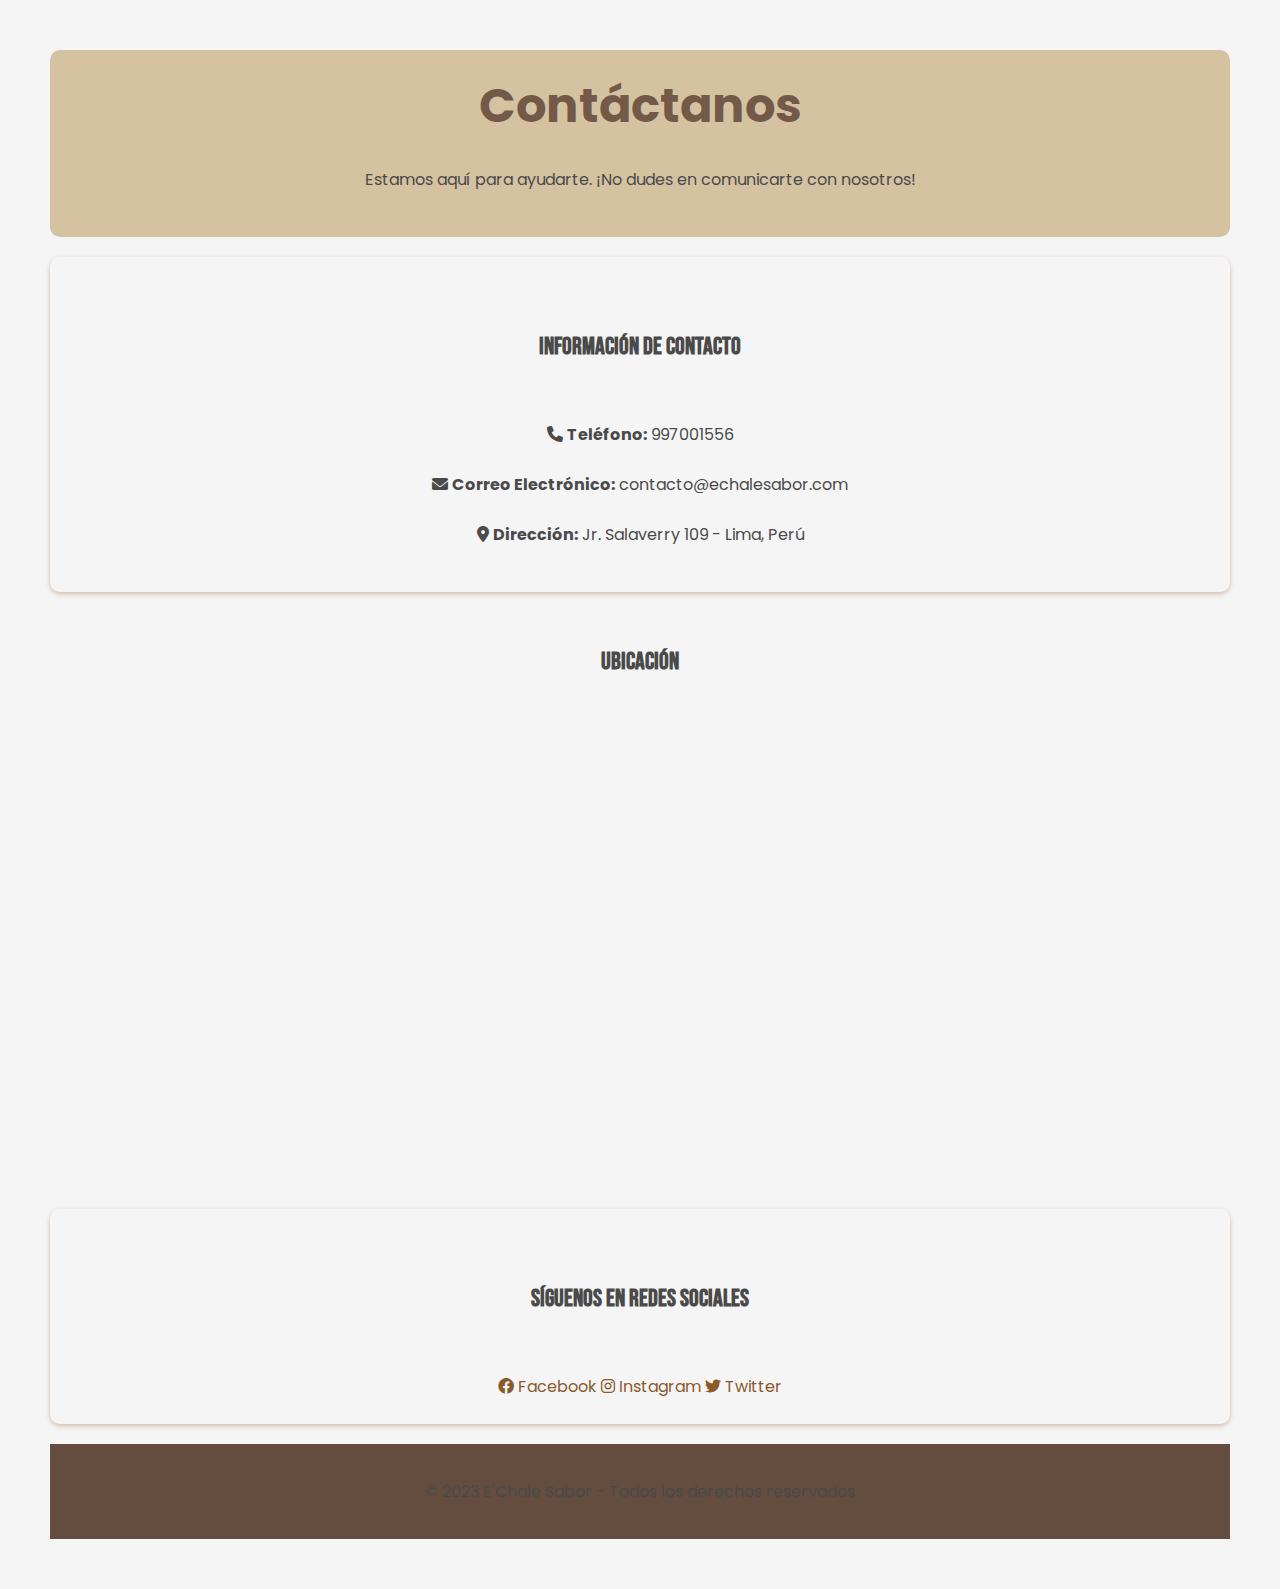
==== index.html @ 24c89e98 "Add files via upload" ====
<!DOCTYPE html>
<html lang="es">
<head>
    <meta charset="UTF-8">
    <meta name="viewport" content="width=device-width, initial-scale=1.0">
    <title>Contacto - E'Chale Sabor</title>
    <link rel="stylesheet" href="style.css"> <!-- Asegúrate de tener este archivo o ajusta según sea necesario -->
    <link rel="stylesheet" href="https://cdnjs.cloudflare.com/ajax/libs/font-awesome/6.0.0-beta3/css/all.min.css">
</head>
<body>
    <header>
        <h1 class="main-title">Contáctanos</h1>
        <p>Estamos aquí para ayudarte. ¡No dudes en comunicarte con nosotros!</p>
    </header>

    <main>
        <section class="contact-info">
            <h2 class="sub-title">Información de Contacto</h2>
            <p><i class="fas fa-phone"></i> <strong>Teléfono:</strong> 997001556</p>
            <p><i class="fas fa-envelope"></i> <strong>Correo Electrónico:</strong> contacto@echalesabor.com</p>
            <p><i class="fas fa-map-marker-alt"></i> <strong>Dirección:</strong> Jr. Salaverry 109 - Lima, Perú</p>
        </section>

        <section id="map" class="map">
            <h2 class="sub-title">Ubicación</h2>
            <iframe src="https://www.google.com/maps/embed?pb=!1m18!1m12!1m3!1d3919.012574843016!2d-77.02117168570365!3d-12.046456861825438!2m3!1f0!2f0!3f0!3m2!1i1024!2i768!4f13.1!3m3!1m2!1s0x9105c4b1a2c8b7b7%3A0xa313eb46c448fa66!2sJr.%20Salaverry%20109%2C%20Lima%2C%20Per%C3%BA!5e0!3m2!1ses-419!2sco!4v1695848679001!5m2!1ses-419!2sco" 
                width="600" height="450" style="border:0;" allowfullscreen="" loading="lazy"></iframe>
        </section>

        <section class="social-media">
            <h2 class="sub-title">Síguenos en Redes Sociales</h2>
            <a href="https://www.facebook.com" target="_blank"><i class="fab fa-facebook"></i> Facebook</a>
            <a href="https://www.instagram.com" target="_blank"><i class="fab fa-instagram"></i> Instagram</a>
            <a href="https://www.twitter.com" target="_blank"><i class="fab fa-twitter"></i> Twitter</a>
        </section>
    </main>

    <footer>
        <p>© 2023 E'Chale Sabor - Todos los derechos reservados</p>
    </footer>

    <style>
        body {
            font-family: 'Poppins', sans-serif;
            background-color: #f5f5f5;
            color: #53372bc2;
            text-align: center;
            padding: 50px;
        }
        header {
            background-color: #d4c2a1;
            padding: 20px;
            border-radius: 10px;
            margin-bottom: 20px;
        }
        .main-title {
            font-size: 3em; /* Tamaño de fuente más grande para "Contáctanos" */
            margin: 0;
        }
        .sub-title {
            font-size: 1.5em; /* Tamaño de fuente para subtítulos */
            margin-top: 20px;
        }
        .contact-info, .social-media {
            margin: 20px 0;
            padding: 20px;
            background-color: #f5f5f5;
            border-radius: 10px;
            box-shadow: 0 2px 5px #8542164f;
        }
        a {
            color: #8b5a2b;
            text-decoration: none;
            display: inline-block;
            margin: 5px 0;
        }
        a:hover {
            text-decoration: underline;
        }
        .map {
            margin: 20px 0;
        }
        footer {
            margin-top: 20px;
            padding: 10px;
            background-color: #644d3e;
            color: #ffffff;
        }
    </style>
</body>
</html>
---- style.css ----
@import url('https://fonts.googleapis.com/css2?family=Poppins:wght@100;200;300;400;500;600;700;800;900&display=swap');
@import url('https://fonts.googleapis.com/css2?family=Bebas+Neue&display=swap');

* {
    margin: 0;
    padding: 0;
    box-sizing: border-box;
    text-decoration: none;
    list-style: none;
}

body {
    font-family: "Poppins", sans-serif;
    background-color: #f5f5f5; 
    color: #4a4a4a; 
}

.container {
    max-width: 1200px;
    margin: 0 auto;
}

.header {
    background-position: center top;
    background-repeat: no-repeat;
    background-size: cover;
    min-height: 70vh;
    display: flex;
    align-items: center;
    justify-content: center;
    text-align: center;
    background-color: #fff8ea; 
}

.menu {
    position: absolute;
    top: 0;
    left: 0;
    right: 0;
    display: flex;
    align-items: center;
    justify-content: space-between;
    z-index: 1000;
}

.logo {
    background-image: url(img/logo.png);
    font-size: 24px;
    color: #8b5a2b; 
    font-weight: 800;
    text-transform: uppercase;
}

.navbar ul li {
    position: relative;
    float: left;
}

.navbar ul li a {
    font-size: 14px;
    padding: 20px;
    color: #6635196e;
    display: block;
}

.navbar ul li a:hover {
    color: #c19a6b; 
}

#menu {
    display: none;
}

.menu-icono {
    width: 25px;
}

.menu label {
    cursor: pointer;
    display: none;
}

.header-txt {
    margin-bottom: 45px;
}

.header-txt h1, 
.header-txt span, 
.header-txt h3 {
    font-size: 90px;
    letter-spacing: 5px;
    text-transform: uppercase;
    font-family: 'Bebas Neue', cursive;
    color: #8b5a2b; 
    margin-bottom: 15px;
}

.header-txt span {
    font-size: 25px;
}

.header-txt p {
    color: #4a4a4a; 
    padding: 0 250px;
    margin: 25px 0;
}

.btn-1 {
    display: inline-block;
    padding: 11px 25px;
    background-color: #8b5a2b;
    color: #FFFFFF; 
    text-transform: uppercase;
    letter-spacing: 2px;
    font-size: 20px;
    font-family: 'Bebas Neue', cursive;
    margin: 25px 0;
    border: 0;
}

.btn-1:hover {
    background-color: #c19a6b;
}

.header-dir {
    display: flex;
    justify-content: space-between;
    text-align: center;
    margin-top: 20px;
}

.dir h3 {
    font-size: 18px;
}

.dir p {
    font-size: 22px;
    color: #8b5a2b;
    text-transform: uppercase;
}

.welcome {
    display: flex;
}

.welcome-1 {
    background-image: url(img/LOGO\ ECHALE\ SABOR.png);
    background-position: center center;
    background-repeat: no-repeat;
    background-size: cover;
    width: 50%;
}

.welcome-2 {
    width: 50%;
    padding: 150px 250px 150px 100px;
    background-color: #d4c2a1; 
}

h2 {
    font-size: 90px;
    line-height: 100px;
    color: #4a4a4a; 
    text-transform: uppercase;
    font-family: 'Bebas Neue', cursive;
    margin-bottom: 20px;
}

p {
    font-size: 16px;
    color: #4a4a4a; 
    margin: 25px 0;
}

.services {
    padding: 100px 0;
    text-align: center;
}

.services-txt {
    display: flex;
    flex-direction: column;
    align-items: center;
}

hr {
    border: 1px solid #c19a6b; 
    width: 80px;
}

.services-txt p {
    padding: 50px 150px;
}

.service-group {
    display: flex;
    justify-content: space-between;
    margin: 45px 0;
}

.services-1 {
    background-color: #8b592b69; 
    padding: 35px 25px;
    margin: 0 10px;
    border-radius: 15px;
}

.services-1 img {
    width: 25px;
    margin-bottom: 15px;
}

.services-1 h3 {
    font-size: 25px;
    color: #FFFFFF; 
}

.services-1 a {
    color: #c19a6b; 
    font-size: 16px;
}

.prices {
    display: flex;
}

.prices-1 {
    width: 50%;
    padding: 150px 250px 150px 100px;
    background-color: #d4c2a1; 
}

table {
    margin: 40px 0;
    width: 100%;
    text-align: left;
    border-collapse: collapse;
}

tr {
    display: flex;
    justify-content: space-between;
    border-bottom: 1px solid #afafaf;
    margin-bottom: 20px;
}

th {
    color: #4a4a4a; 
    padding-bottom: 15px;
}

td {
    color: #8b592b9c; 
}

.prices-2 {
    background-image: url(img/lista.png);
    background-position: center center;
    background-repeat: no-repeat;
    background-size: cover;
    width: 50%;
}

.personal {
    padding: 100px 0;
    text-align: center;
}

.personal-txt {
    display: flex;
    flex-direction: column;
    align-items: center;
    text-align: center;
    margin-bottom: 25px;
}

.personal-group {
    display: flex;
    justify-content: space-between;
    margin-bottom: 35px;
}

.personal-1 {
    text-align: center;
}

.personal-1 img {
    width: 250px;
    border-radius: 15px;
    margin-bottom: 25px;
}

.personal-1 h3 {
    font-size: 22px;
}

.personal-1 p {
    padding: 0 50px;
}

.personal-1 a {
    color: #c19a6b; 
}

.footer-bg {
    background-position: center center;
    background-repeat: no-repeat;
    background-size: cover;
    text-align: center;
    padding: 100px 0;
    background-color: #c0ac93e3; 
}

form {
    display: flex;
    flex-direction: column;
    align-items: center;
}

.campo-1 {
    margin-bottom: 15px;
}

.campo {
    margin: 5px;
    padding: 20px 15px;
    width: 250px;
    background-color: #e2dbccf1; 
    border: 1px solid #8b5a2b; 
    outline: none;
    border-radius: 10px;
    color: #2b2a2a; 
    font-size: 14px;   
}

textarea {
    width: 520px !important;
}

.footer-txt {
    text-align: center;
    padding: 10px;
    background-color: #4a4a4a; 
    color: #FFFFFF; 
}

@media(max-width:991px) {
    .menu {
        padding: 20px;
    }

    .menu label {
        display: initial;
    }

    .menu .navbar {
        position: absolute;
        top: 100%;
        left: 0;
        right: 0;
        background-color: #d4c2a1; 
        display: none;
    }

    .navbar ul li {
        width: 100%;
    }

    #menu:checked ~ .navbar {
        display: initial;
    }

    .header {
        min-height: 50vh;
    }

    .header-txt h1, 
    .header-txt span, 
    .header-txt h3 {
        font-size: 60px; 
    }

    .header-txt span {
        font-size: 20px;
    }

    .welcome-2 {
        padding: 50px 50px;
    }

    h2 {
        font-size: 40px;
        line-height: 50px;
    }

    .service-group {
        flex-direction: column;
    }

    .services-1 {
        margin: 10px 0;
    }

    .personal-group {
        flex-direction: column;
    }
}
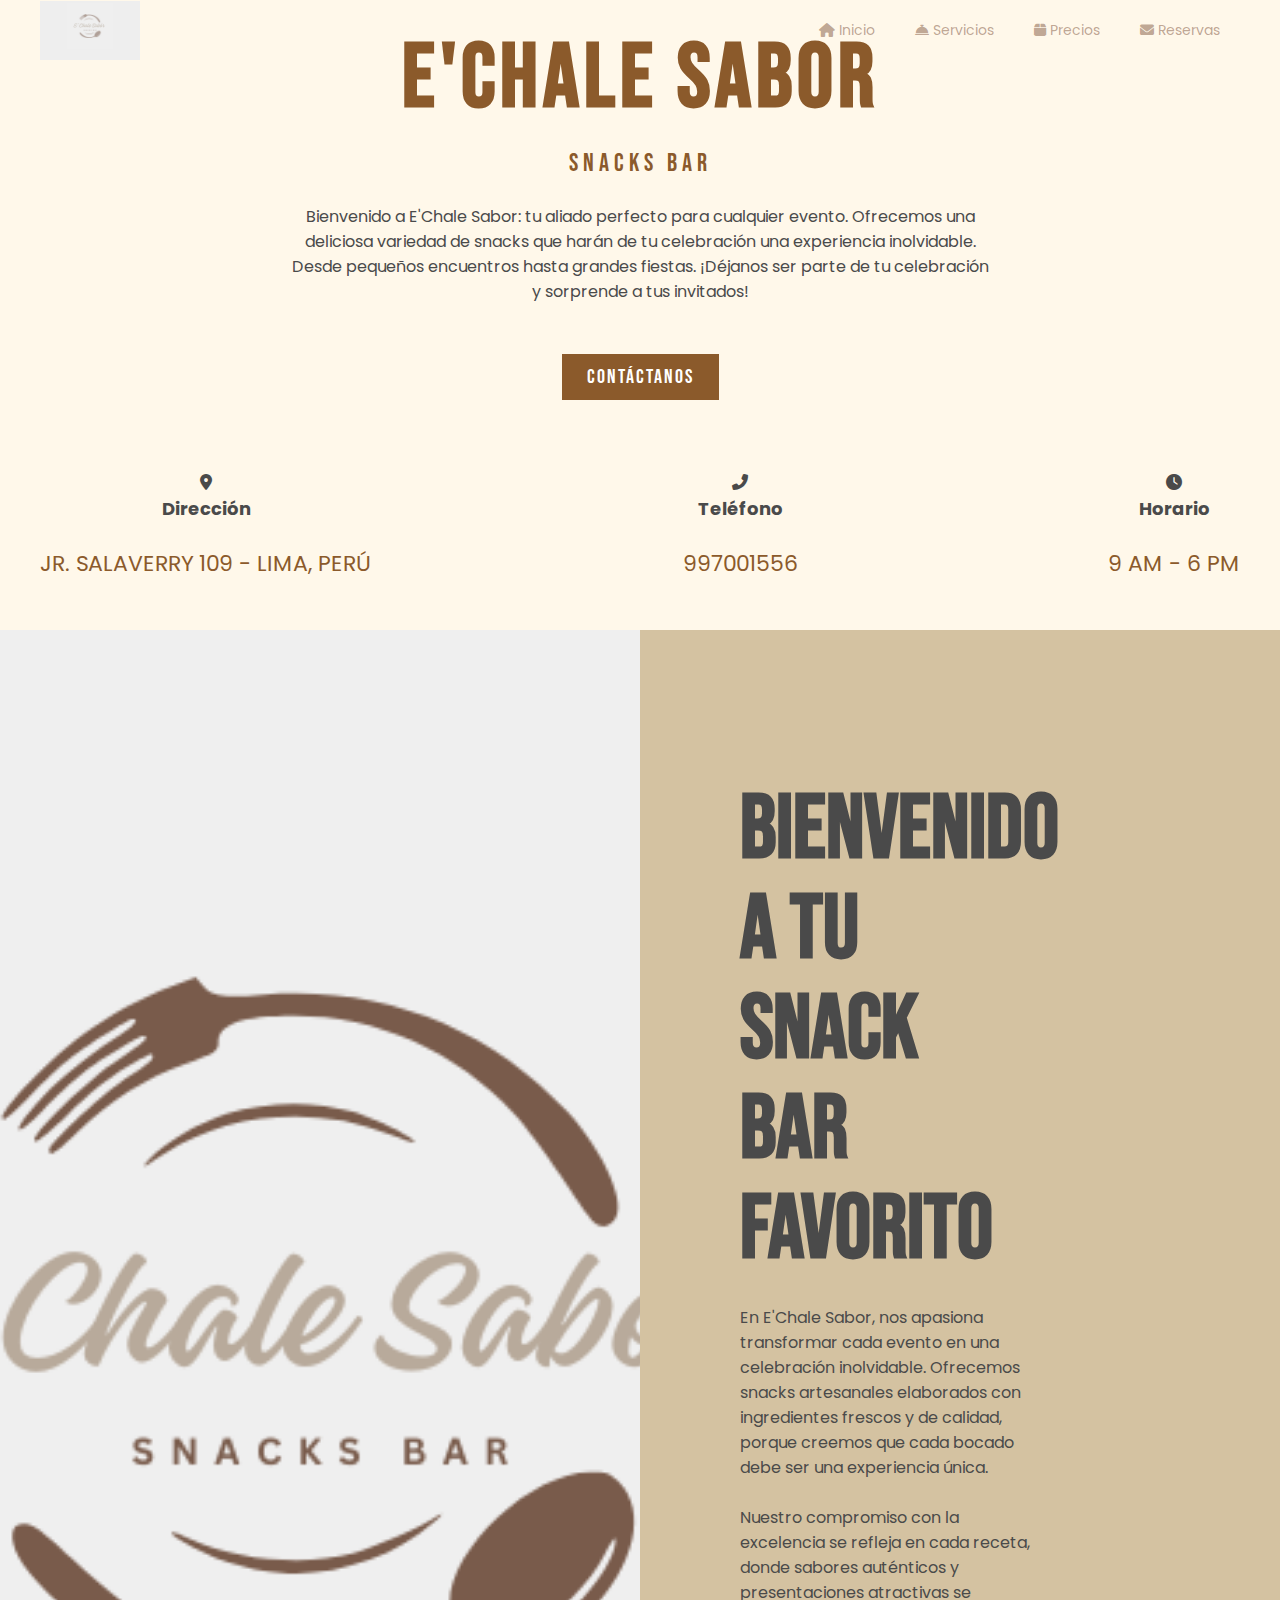
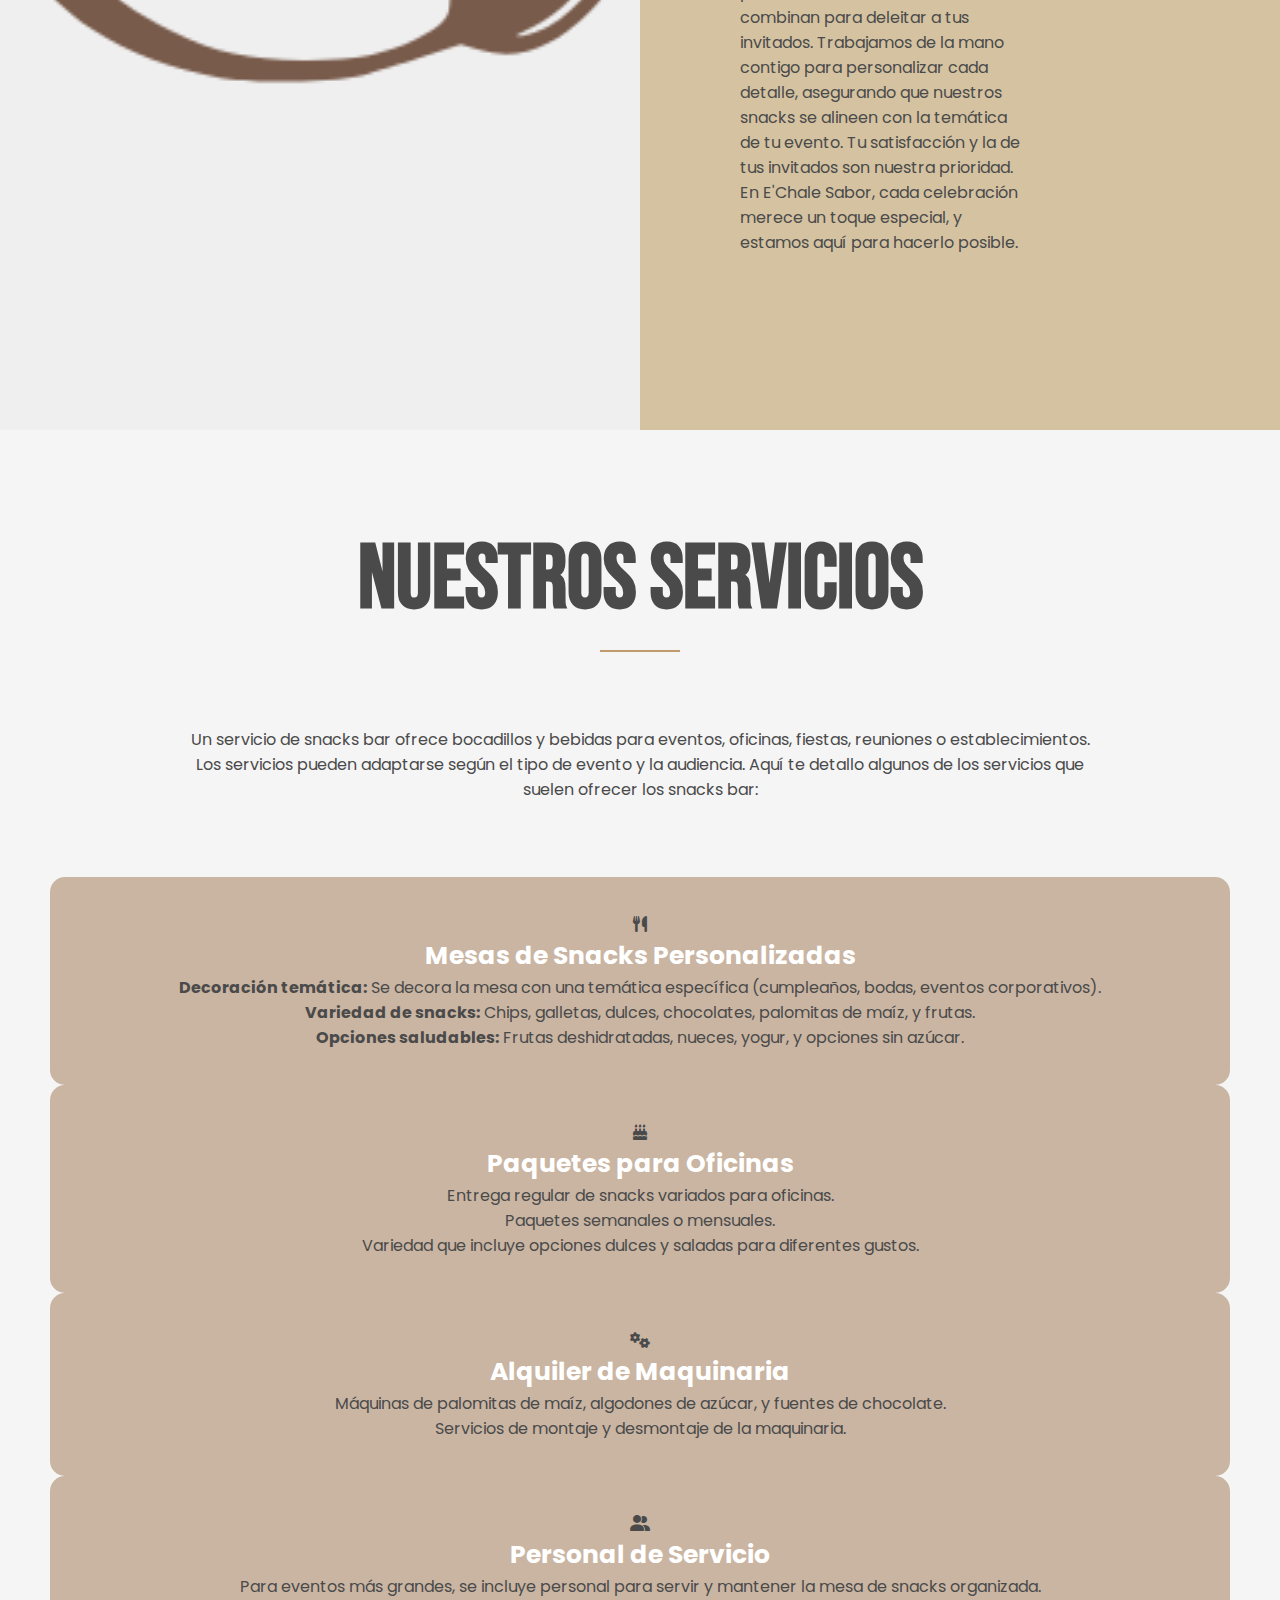
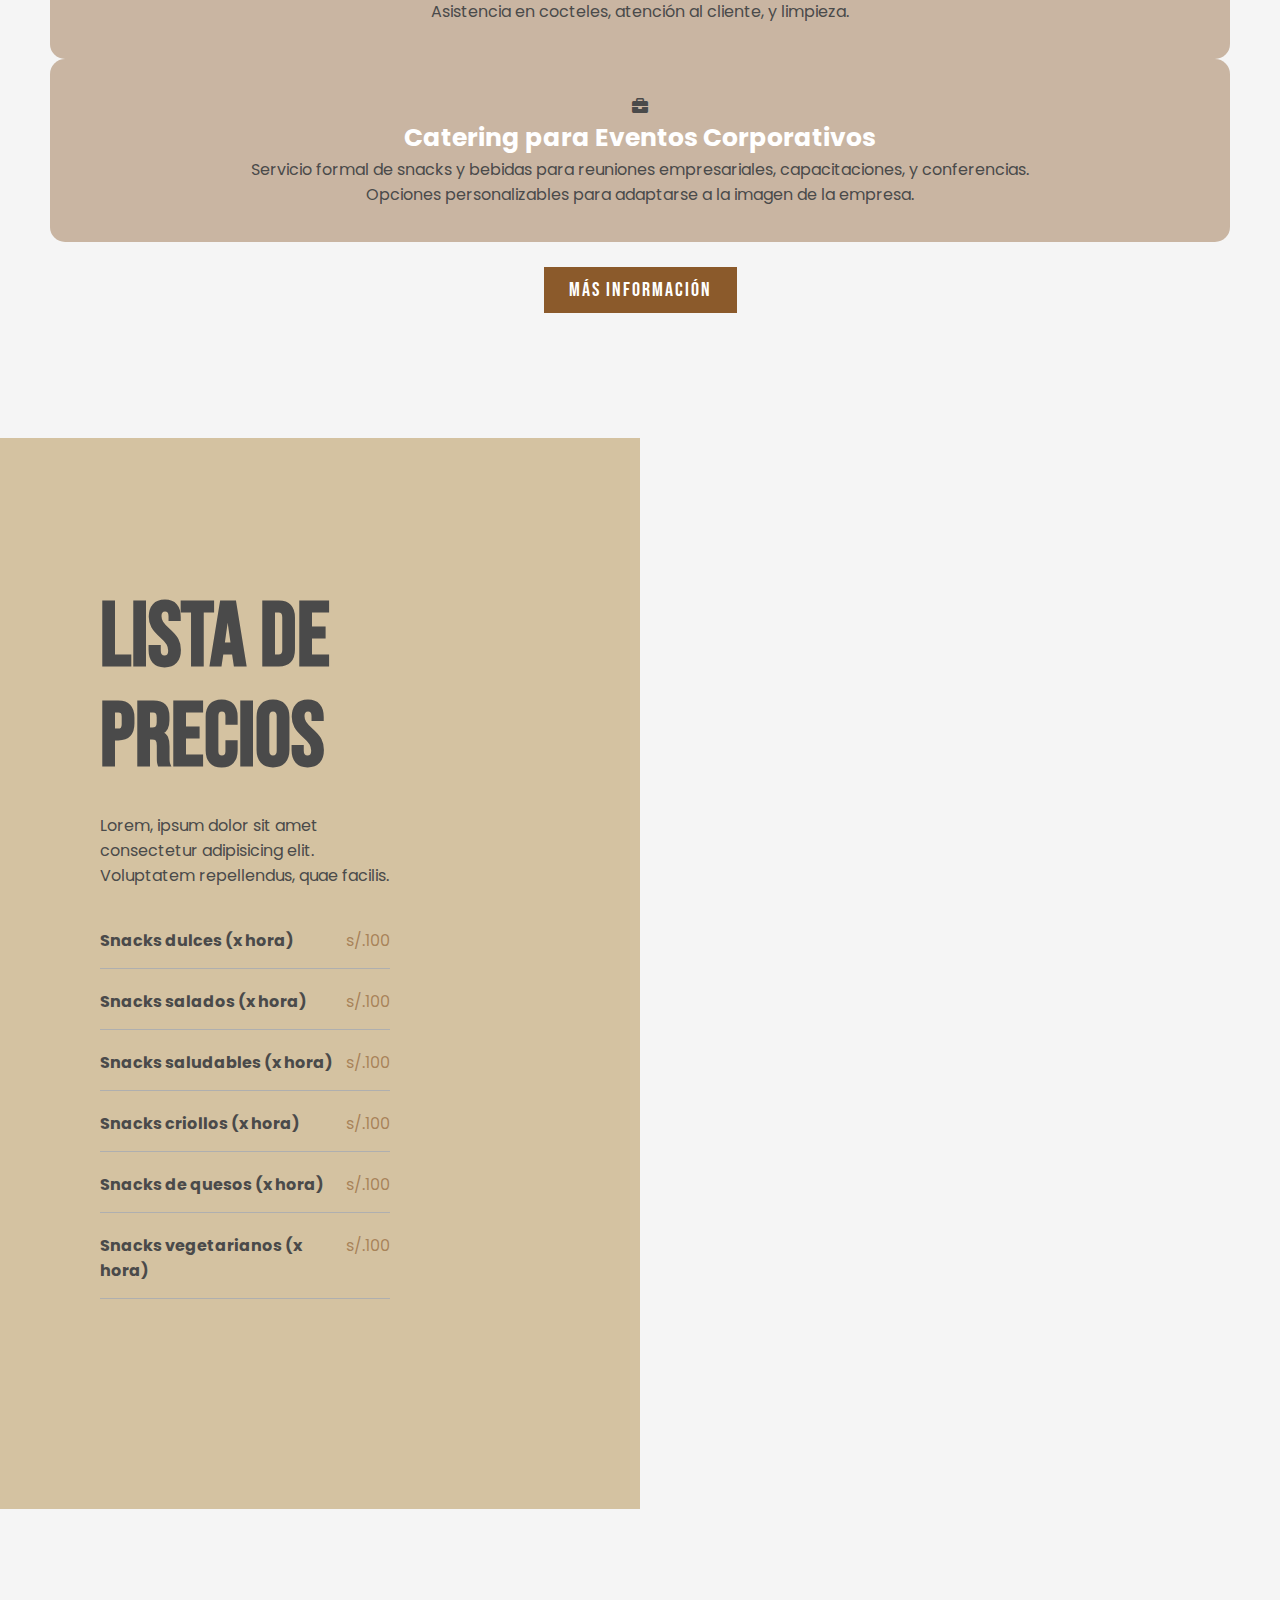
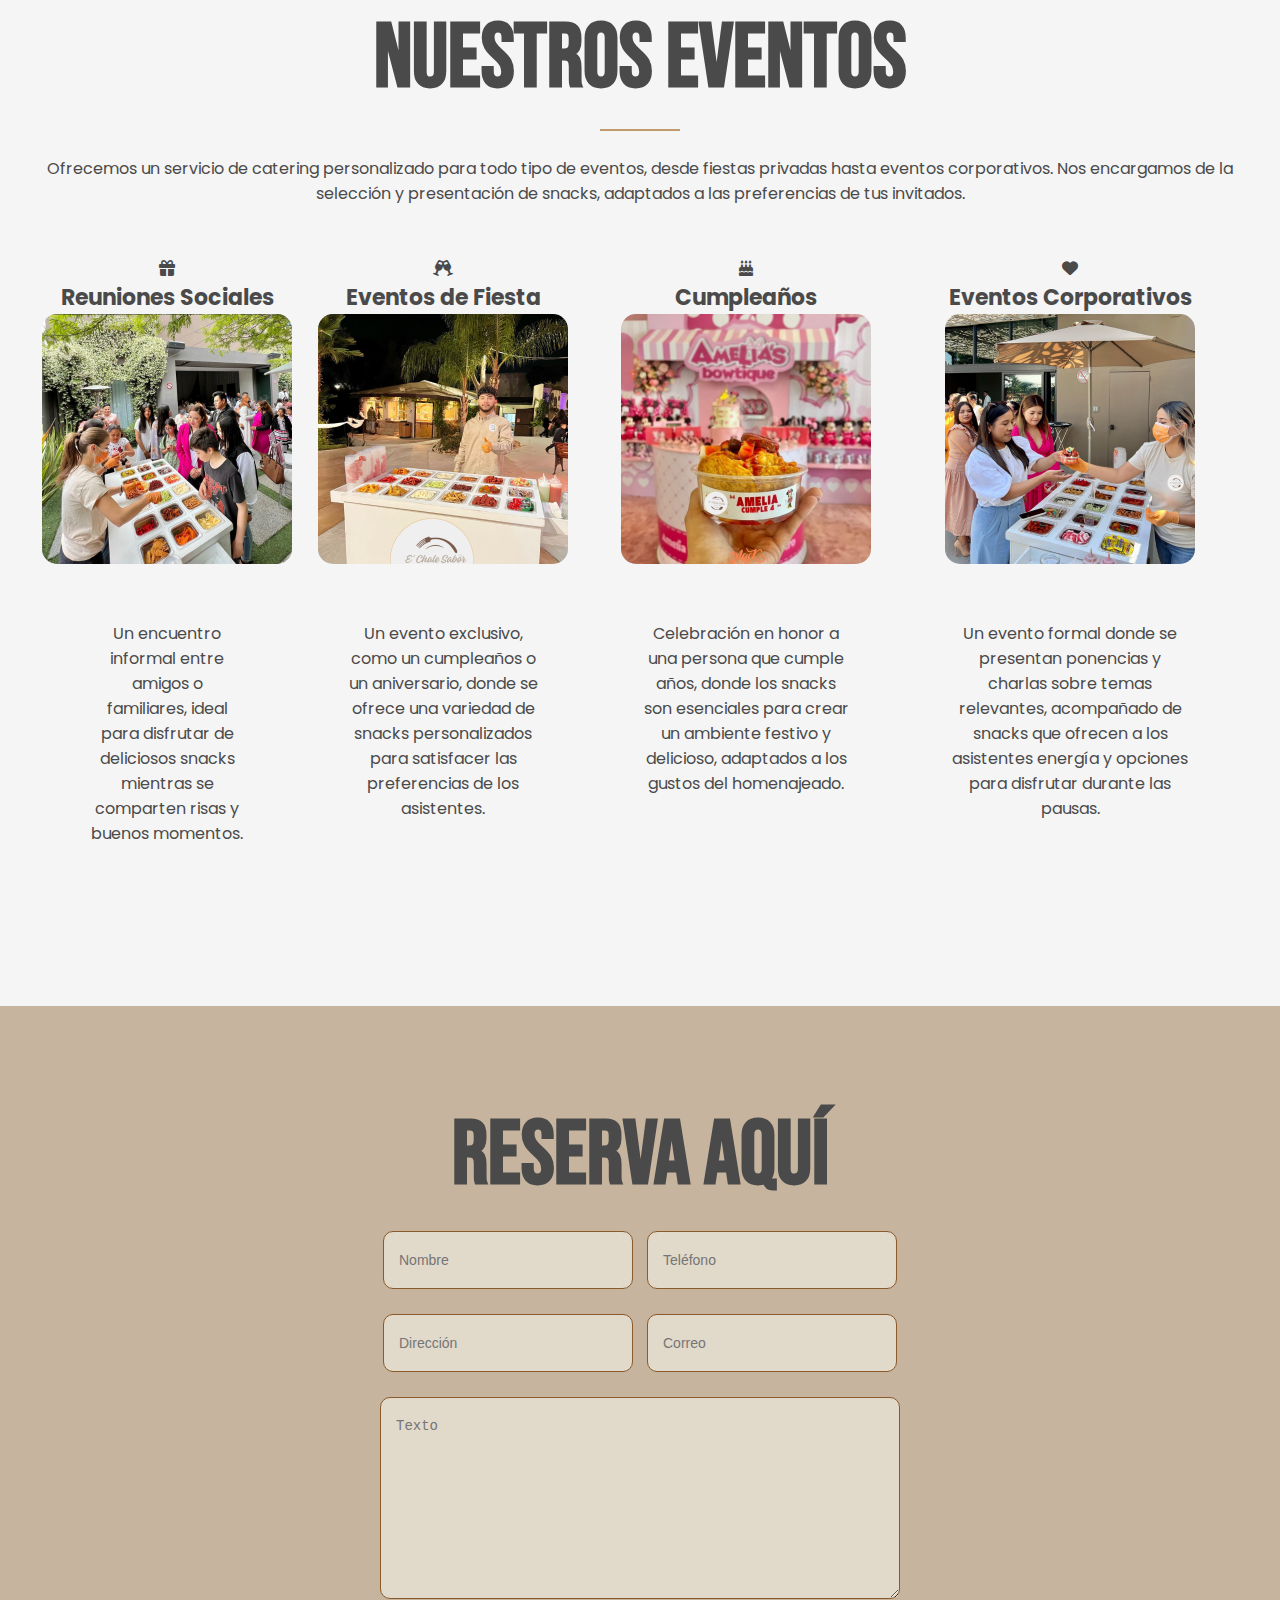
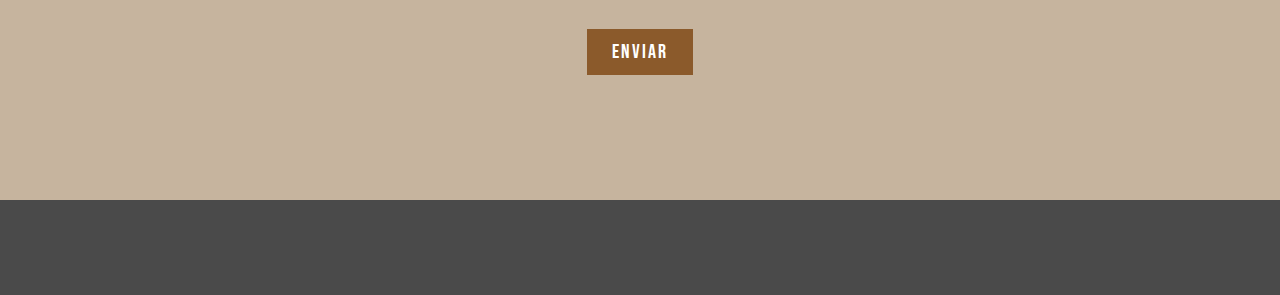
==== commit d7a32212: "Add files via upload" ====
--- a/index.html
+++ b/index.html
@@ -2,90 +2,250 @@
 <html lang="es">
 <head>
     <meta charset="UTF-8">
+    <meta http-equiv="X-UA-Compatible" content="IE=edge">
     <meta name="viewport" content="width=device-width, initial-scale=1.0">
-    <title>Contacto - E'Chale Sabor</title>
-    <link rel="stylesheet" href="style.css"> <!-- Asegúrate de tener este archivo o ajusta según sea necesario -->
+    <title>E'Chale Sabor</title>
+    <link rel="stylesheet" href="style.css">
     <link rel="stylesheet" href="https://cdnjs.cloudflare.com/ajax/libs/font-awesome/6.0.0-beta3/css/all.min.css">
 </head>
 <body>
-    <header>
-        <h1 class="main-title">Contáctanos</h1>
-        <p>Estamos aquí para ayudarte. ¡No dudes en comunicarte con nosotros!</p>
-    </header>
-
-    <main>
-        <section class="contact-info">
-            <h2 class="sub-title">Información de Contacto</h2>
-            <p><i class="fas fa-phone"></i> <strong>Teléfono:</strong> 997001556</p>
-            <p><i class="fas fa-envelope"></i> <strong>Correo Electrónico:</strong> contacto@echalesabor.com</p>
-            <p><i class="fas fa-map-marker-alt"></i> <strong>Dirección:</strong> Jr. Salaverry 109 - Lima, Perú</p>
-        </section>
-
-        <section id="map" class="map">
-            <h2 class="sub-title">Ubicación</h2>
-            <iframe src="https://www.google.com/maps/embed?pb=!1m18!1m12!1m3!1d3919.012574843016!2d-77.02117168570365!3d-12.046456861825438!2m3!1f0!2f0!3f0!3m2!1i1024!2i768!4f13.1!3m3!1m2!1s0x9105c4b1a2c8b7b7%3A0xa313eb46c448fa66!2sJr.%20Salaverry%20109%2C%20Lima%2C%20Per%C3%BA!5e0!3m2!1ses-419!2sco!4v1695848679001!5m2!1ses-419!2sco" 
-                width="600" height="450" style="border:0;" allowfullscreen="" loading="lazy"></iframe>
-        </section>
-
-        <section class="social-media">
-            <h2 class="sub-title">Síguenos en Redes Sociales</h2>
-            <a href="https://www.facebook.com" target="_blank"><i class="fab fa-facebook"></i> Facebook</a>
-            <a href="https://www.instagram.com" target="_blank"><i class="fab fa-instagram"></i> Instagram</a>
-            <a href="https://www.twitter.com" target="_blank"><i class="fab fa-twitter"></i> Twitter</a>
-        </section>
-    </main>
-
+
+<header class="header">
+    <div class="menu container">
+        <a href="#inicio" class="logo">
+            <img src="img/logo.png" alt="Logo E'Chale Sabor" style="height: 50px;"> <!-- Ajusta la altura según sea necesario -->
+        </a>
+        <input type="checkbox" id="menu">
+        <label for="menu">
+            <img src="img/menu-icon.png" class="menu-icono" alt="Menú">
+        </label>
+        <nav class="navbar">
+            <ul>
+                <li><a href="#inicio"><i class="fas fa-home"></i> Inicio</a></li>
+                <li><a href="#servicios"><i class="fas fa-concierge-bell"></i> Servicios</a></li>
+                <li><a href="#precios"><i class="fas fa-box"></i> Precios</a></li>
+                <li><a href="#reserva"><i class="fas fa-envelope"></i> Reservas</a></li>
+            </ul>
+        </nav>
+    </div>
+    <div class="header-content container">
+        <div class="header-txt">
+            <h1>E'Chale Sabor</h1>
+            <span>Snacks Bar</span>
+            <p>
+                Bienvenido a E'Chale Sabor: tu aliado perfecto para cualquier evento. 
+                Ofrecemos una deliciosa variedad de snacks que harán de tu celebración una experiencia inolvidable. 
+                Desde pequeños encuentros hasta grandes fiestas. ¡Déjanos ser parte de tu celebración y sorprende a tus invitados!
+            </p>
+            <a href="contacto.html" class="btn-1">Contáctanos</a>
+        </div>
+        <div class="header-dir">
+            <div class="dir">
+                <i class="fas fa-map-marker-alt"></i>
+                <h3>Dirección</h3>
+                <p>Jr. Salaverry 109 - Lima, Perú</p>
+            </div>
+            <div class="dir">
+                <i class="fas fa-phone-alt"></i>
+                <h3>Teléfono</h3>
+                <p>997001556</p>
+            </div>
+            <div class="dir">
+                <i class="fas fa-clock"></i>
+                <h3>Horario</h3>
+                <p>9 am - 6 pm</p>
+            </div>
+        </div>
+    </div>
+</header>
+   
+
+    <section id="inicio" class="welcome">
+        <div class="welcome-1"></div>
+        <div class="welcome-2">
+            <h2>Bienvenido a tu snack bar favorito</h2>
+            <p class="b1">
+                En E'Chale Sabor, nos apasiona transformar cada evento en una celebración inolvidable. 
+                Ofrecemos snacks artesanales elaborados con ingredientes frescos y de calidad, porque creemos 
+                que cada bocado debe ser una experiencia única.
+            </p>
+            <p>
+                Nuestro compromiso con la excelencia se refleja en cada receta, 
+                donde sabores auténticos y presentaciones atractivas se combinan para deleitar a tus invitados. 
+                Trabajamos de la mano contigo para personalizar cada detalle, asegurando que nuestros snacks se alineen con la temática de tu evento.
+                Tu satisfacción y la de tus invitados son nuestra prioridad. En E'Chale Sabor, cada celebración merece un toque especial, y estamos aquí para hacerlo posible.
+            </p>
+        </div>
+    </section>
+
+    <main id="servicios" class="services container">
+        <div class="services-txt">
+            <h2>Nuestros Servicios</h2>
+            <hr>
+            <p>
+                Un servicio de snacks bar ofrece bocadillos y bebidas para eventos, oficinas, fiestas, reuniones o establecimientos. 
+                Los servicios pueden adaptarse según el tipo de evento y la audiencia. Aquí te detallo algunos de los servicios que 
+                suelen ofrecer los snacks bar:
+            </p>
+        </div>
+        <div class="services-group">
+            <div class="services-1">
+                <i class="fas fa-utensils"></i>
+                <h3>Mesas de Snacks Personalizadas</h3>
+                <ul>
+                    <li><strong>Decoración temática:</strong> Se decora la mesa con una temática específica (cumpleaños, bodas, eventos corporativos).</li>
+                    <li><strong>Variedad de snacks:</strong> Chips, galletas, dulces, chocolates, palomitas de maíz, y frutas.</li>
+                    <li><strong>Opciones saludables:</strong> Frutas deshidratadas, nueces, yogur, y opciones sin azúcar.</li>
+                </ul>
+            </div>
+            <div class="services-1">
+                <i class="fas fa-birthday-cake"></i>
+                <h3>Paquetes para Oficinas</h3>
+                <ul>
+                    <li>Entrega regular de snacks variados para oficinas.</li>
+                    <li>Paquetes semanales o mensuales.</li>
+                    <li>Variedad que incluye opciones dulces y saladas para diferentes gustos.</li>
+                </ul>
+            </div>
+            <div class="services-1">
+                <i class="fas fa-cogs"></i>
+                <h3>Alquiler de Maquinaria</h3>
+                <ul>
+                    <li>Máquinas de palomitas de maíz, algodones de azúcar, y fuentes de chocolate.</li>
+                    <li>Servicios de montaje y desmontaje de la maquinaria.</li>
+                </ul>
+            </div>
+            <div class="services-1">
+                <i class="fas fa-user-friends"></i>
+                <h3>Personal de Servicio</h3>
+                <ul>
+                    <li>Para eventos más grandes, se incluye personal para servir y mantener la mesa de snacks organizada.</li>
+                    <li>Asistencia en cocteles, atención al cliente, y limpieza.</li>
+                </ul>
+            </div>
+            <div class="services-1">
+                <i class="fas fa-briefcase"></i>
+                <h3>Catering para Eventos Corporativos</h3>
+                <ul>
+                    <li>Servicio formal de snacks y bebidas para reuniones empresariales, capacitaciones, y conferencias.</li>
+                    <li>Opciones personalizables para adaptarse a la imagen de la empresa.</li>
+                </ul>
+            </div>
+        </div>
+        <a href="#" class="btn-1"> Más Información</a>
+    </main>  
+
+    <section id="precios" class="prices">
+        <div class="prices-1">
+            <h2>Lista de Precios</h2>
+            <p>
+                Lorem, ipsum dolor sit amet consectetur adipisicing 
+                elit. Voluptatem repellendus, quae facilis.
+            </p>
+            <table>
+                <tbody>
+                    <tr>
+                        <th>Snacks dulces (x hora)</th>
+                        <td>s/.100 </td>
+                    </tr>
+                    <tr>
+                        <th>Snacks salados (x hora)</th>
+                        <td>s/.100 </td>
+                    </tr>
+                    <tr>
+                        <th>Snacks saludables (x hora)</th>
+                        <td>s/.100 </td>    
+                    </tr>
+                    <tr>
+                        <th>Snacks criollos (x hora)</th>
+                        <td>s/.100 </td>    
+                    </tr>
+                    <tr>
+                        <th>Snacks de quesos (x hora)</th>
+                        <td>s/.100 </td>    
+                    </tr>
+                    <tr>
+                        <th>Snacks vegetarianos (x hora)</th>
+                        <td>s/.100 </td>    
+                    </tr>
+                </tbody>
+            </table>
+        </div>
+        <div class="prices-2"></div>
+    </section>
+
+    <section id="contacto" class="personal container">
+        <div class="personal-txt">
+            <h2>Nuestros Eventos</h2>
+            <hr>
+            <p>
+                Ofrecemos un servicio de catering personalizado para todo tipo de eventos, desde fiestas privadas hasta eventos corporativos. 
+                Nos encargamos de la selección y presentación de snacks, adaptados a las preferencias de tus invitados.
+            </p>
+        </div>
+
+        <div class="personal-group">
+            <div class="personal-1">
+                <i class="fas fa-gift"></i>
+                <h3>Reuniones Sociales</h3>
+                <img src="img/evento 4.png" alt="Descripción de la imagen" class="welcome-image">
+                <p>
+                    Un encuentro informal entre amigos o familiares, ideal para disfrutar de deliciosos snacks mientras se comparten risas y buenos momentos.
+                </p>
+            </div>
+
+            <div class="personal-1">
+                <i class="fas fa-glass-cheers"></i>
+                <h3>Eventos de Fiesta </h3>
+                <img src="img/evento 1.png" alt="Descripción de la imagen" class="welcome-image">
+                <p>
+                    Un evento exclusivo, como un cumpleaños o un aniversario, donde se ofrece una variedad 
+                    de snacks personalizados para satisfacer las preferencias de los asistentes.
+                </p>
+            </div>
+            <div class="personal-1">
+                <i class="fas fa-birthday-cake"></i>
+                <h3>Cumpleaños</h3>
+                <img src="img/evento 6.png" alt="Descripción de la imagen" class="welcome-image">
+                <p>
+                    Celebración en honor a una persona que cumple años, donde los snacks son esenciales para crear un ambiente festivo y delicioso, 
+                    adaptados a los gustos del homenajeado.
+                </p>
+            </div>
+            <div class="personal-1">
+                <i class="fas fa-heart"></i>
+                <h3>Eventos Corporativos</h3>
+                <img src="img/evento 5.png" alt="Descripción de la imagen" class="welcome-image">
+                <p>
+                    Un evento formal donde se presentan ponencias y charlas sobre temas relevantes, 
+                    acompañado de snacks que ofrecen a los asistentes energía y opciones para disfrutar durante las pausas.
+                </p>
+            </div>
+        </div>
+    </section>
+    
     <footer>
-        <p>© 2023 E'Chale Sabor - Todos los derechos reservados</p>
+        <div class="footer-bg" id="reserva">
+            <h2>Reserva Aquí</h2>
+            <form>
+                <div class="campo-1">
+                    <input class="campo" type="text" placeholder="Nombre" required>
+                    <input class="campo" type="tel" placeholder="Teléfono" required>
+                </div>
+                <div class="campo-1">
+                    <input class="campo" type="text" placeholder="Dirección" required>
+                    <input class="campo" type="email" placeholder="Correo" required>
+                </div>
+                <textarea class="campo" cols="30" rows="10" placeholder="Texto" required></textarea>
+                <input type="submit" value="Enviar" class="btn-1">
+            </form>
+        </div>
+        <div class="footer-txt">
+            <p>
+                © 2023 E'Chale Sabor - Todos los derechos reservados
+            </p>
+        </div>
     </footer>
 
-    <style>
-        body {
-            font-family: 'Poppins', sans-serif;
-            background-color: #f5f5f5;
-            color: #53372bc2;
-            text-align: center;
-            padding: 50px;
-        }
-        header {
-            background-color: #d4c2a1;
-            padding: 20px;
-            border-radius: 10px;
-            margin-bottom: 20px;
-        }
-        .main-title {
-            font-size: 3em; /* Tamaño de fuente más grande para "Contáctanos" */
-            margin: 0;
-        }
-        .sub-title {
-            font-size: 1.5em; /* Tamaño de fuente para subtítulos */
-            margin-top: 20px;
-        }
-        .contact-info, .social-media {
-            margin: 20px 0;
-            padding: 20px;
-            background-color: #f5f5f5;
-            border-radius: 10px;
-            box-shadow: 0 2px 5px #8542164f;
-        }
-        a {
-            color: #8b5a2b;
-            text-decoration: none;
-            display: inline-block;
-            margin: 5px 0;
-        }
-        a:hover {
-            text-decoration: underline;
-        }
-        .map {
-            margin: 20px 0;
-        }
-        footer {
-            margin-top: 20px;
-            padding: 10px;
-            background-color: #644d3e;
-            color: #ffffff;
-        }
-    </style>
 </body>
 </html>
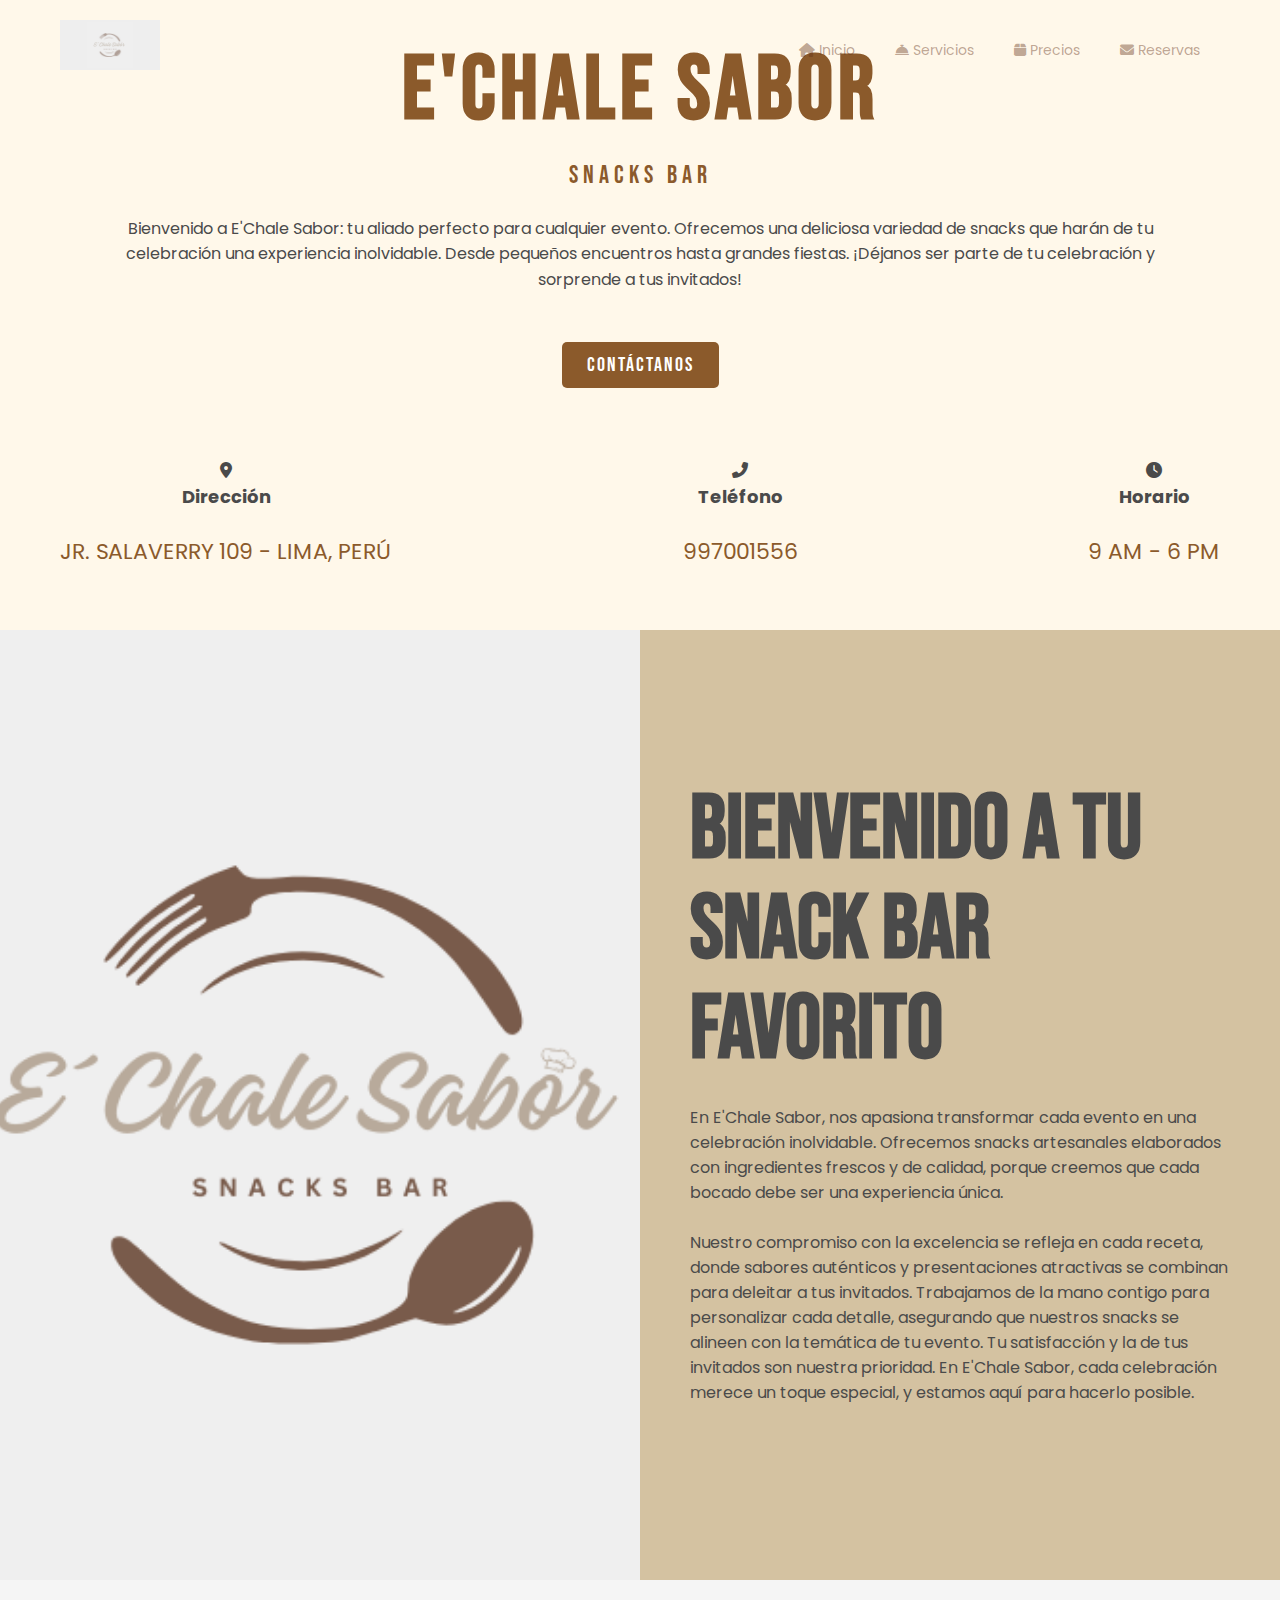
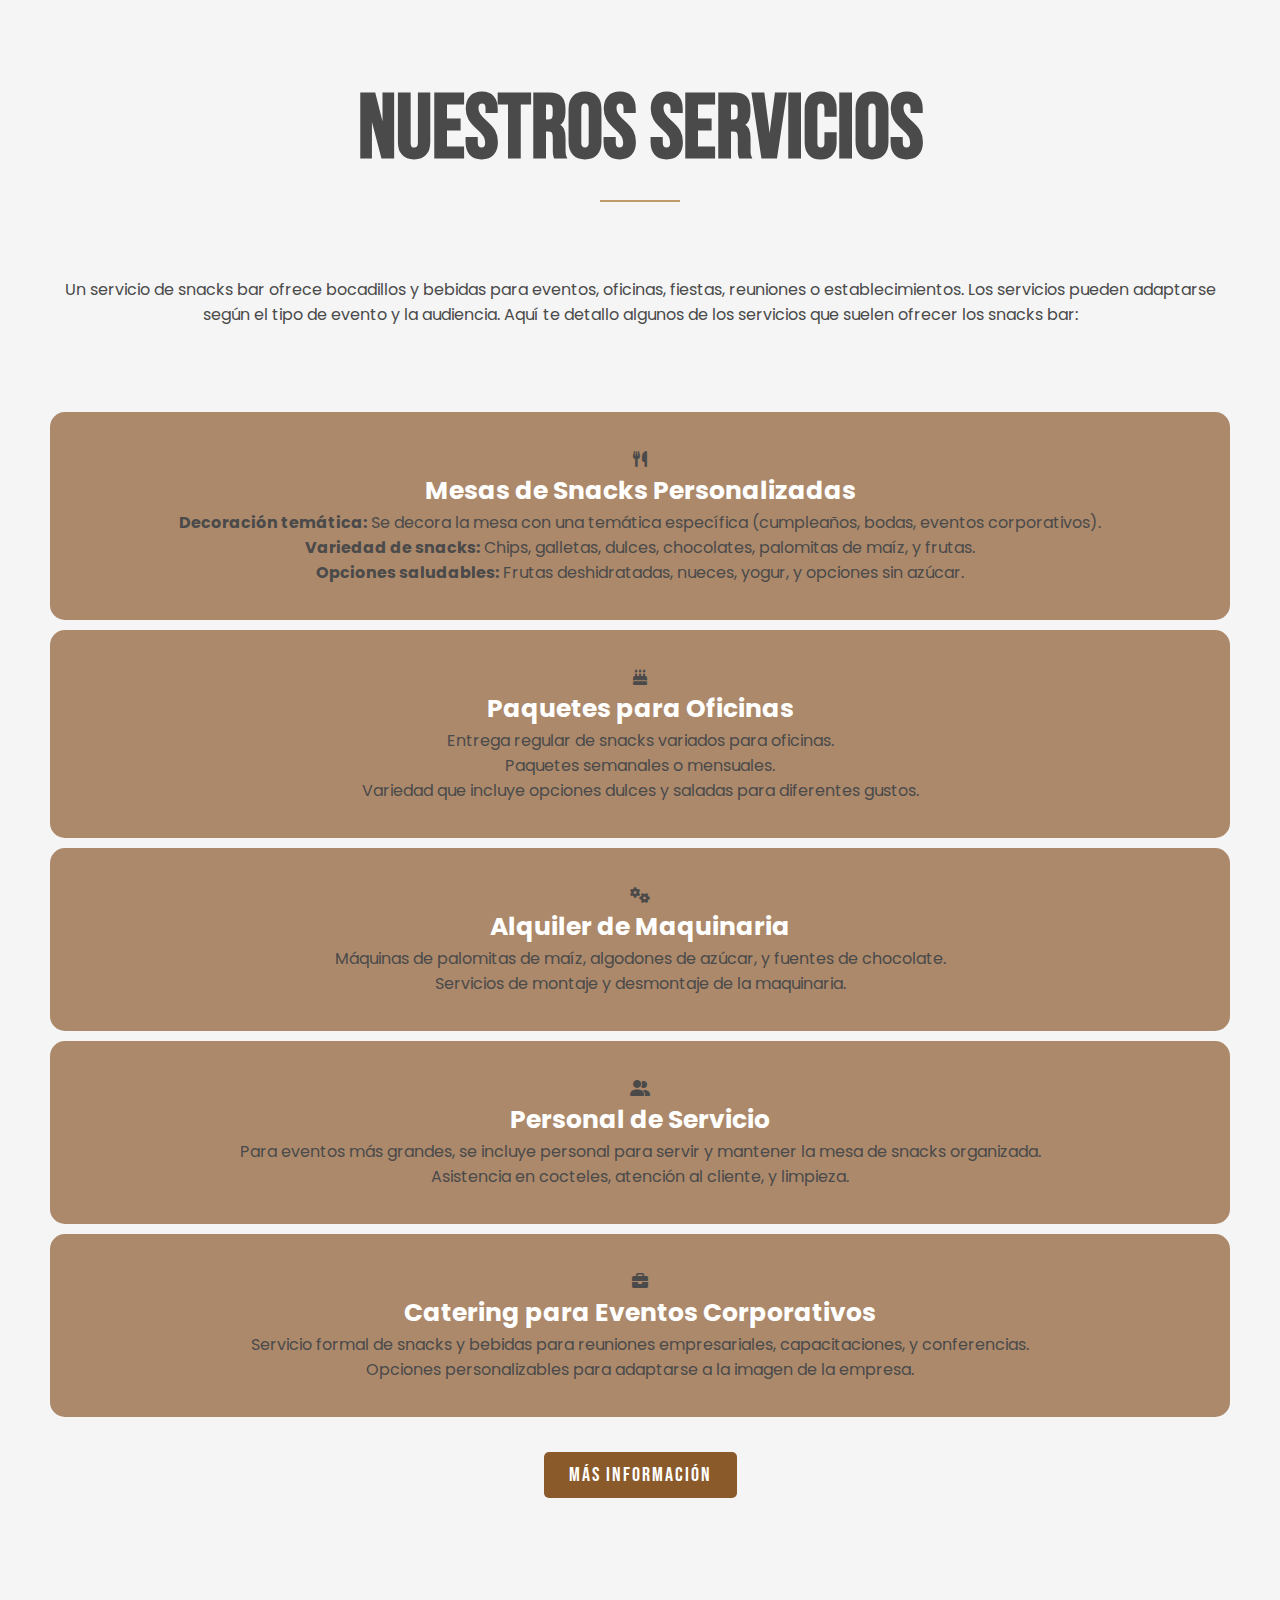
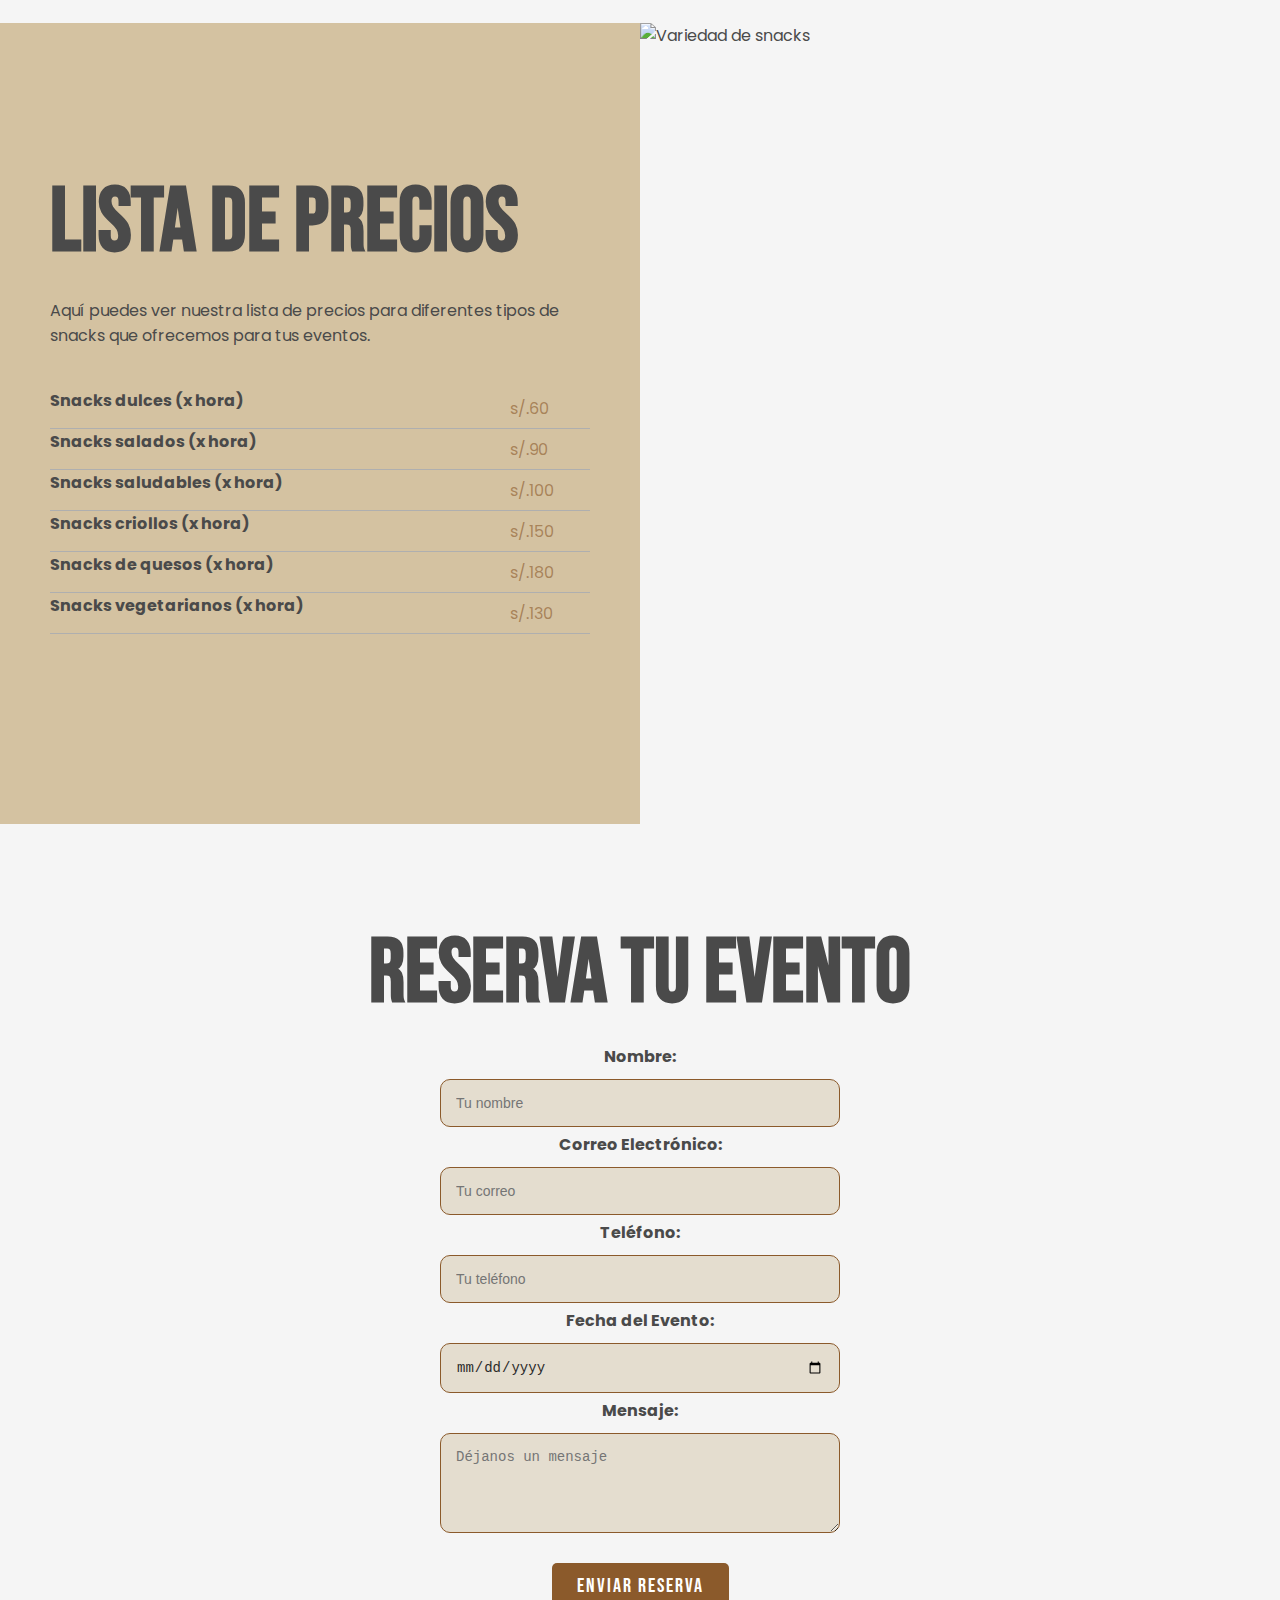
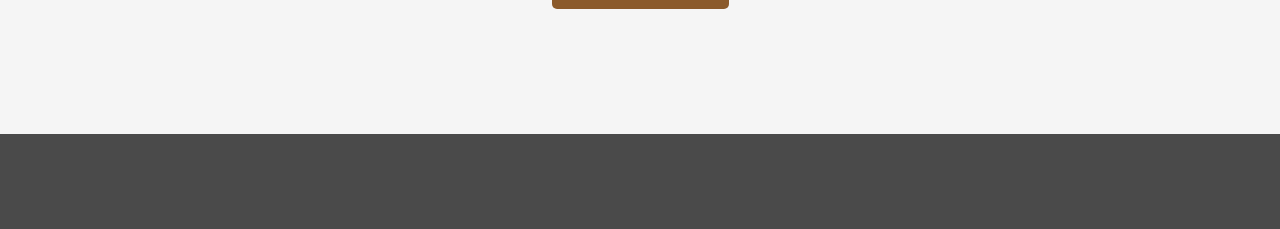
==== commit d85375d0: "Add files via upload" ====
--- a/index.html
+++ b/index.html
@@ -12,14 +12,14 @@
 
 <header class="header">
     <div class="menu container">
-        <a href="#inicio" class="logo">
-            <img src="img/logo.png" alt="Logo E'Chale Sabor" style="height: 50px;"> <!-- Ajusta la altura según sea necesario -->
+        <a href="#inicio" class="logo" aria-label="Ir a Inicio">
+            <img src="img/logo.png" alt="Logo de E'Chale Sabor" style="height: 50px;"> 
         </a>
-        <input type="checkbox" id="menu">
-        <label for="menu">
+        <input type="checkbox" id="menu" aria-hidden="true">
+        <label for="menu" aria-label="Menú">
             <img src="img/menu-icon.png" class="menu-icono" alt="Menú">
         </label>
-        <nav class="navbar">
+        <nav class="navbar" aria-label="Navegación principal">
             <ul>
                 <li><a href="#inicio"><i class="fas fa-home"></i> Inicio</a></li>
                 <li><a href="#servicios"><i class="fas fa-concierge-bell"></i> Servicios</a></li>
@@ -37,7 +37,7 @@
                 Ofrecemos una deliciosa variedad de snacks que harán de tu celebración una experiencia inolvidable. 
                 Desde pequeños encuentros hasta grandes fiestas. ¡Déjanos ser parte de tu celebración y sorprende a tus invitados!
             </p>
-            <a href="contacto.html" class="btn-1">Contáctanos</a>
+            <a href="#contacto" class="btn-1">Contáctanos</a>
         </div>
         <div class="header-dir">
             <div class="dir">
@@ -58,194 +58,152 @@
         </div>
     </div>
 </header>
-   
-
-    <section id="inicio" class="welcome">
-        <div class="welcome-1"></div>
-        <div class="welcome-2">
-            <h2>Bienvenido a tu snack bar favorito</h2>
-            <p class="b1">
-                En E'Chale Sabor, nos apasiona transformar cada evento en una celebración inolvidable. 
-                Ofrecemos snacks artesanales elaborados con ingredientes frescos y de calidad, porque creemos 
-                que cada bocado debe ser una experiencia única.
-            </p>
-            <p>
-                Nuestro compromiso con la excelencia se refleja en cada receta, 
-                donde sabores auténticos y presentaciones atractivas se combinan para deleitar a tus invitados. 
-                Trabajamos de la mano contigo para personalizar cada detalle, asegurando que nuestros snacks se alineen con la temática de tu evento.
-                Tu satisfacción y la de tus invitados son nuestra prioridad. En E'Chale Sabor, cada celebración merece un toque especial, y estamos aquí para hacerlo posible.
-            </p>
-        </div>
-    </section>
-
-    <main id="servicios" class="services container">
-        <div class="services-txt">
-            <h2>Nuestros Servicios</h2>
-            <hr>
-            <p>
-                Un servicio de snacks bar ofrece bocadillos y bebidas para eventos, oficinas, fiestas, reuniones o establecimientos. 
-                Los servicios pueden adaptarse según el tipo de evento y la audiencia. Aquí te detallo algunos de los servicios que 
-                suelen ofrecer los snacks bar:
-            </p>
-        </div>
-        <div class="services-group">
-            <div class="services-1">
-                <i class="fas fa-utensils"></i>
-                <h3>Mesas de Snacks Personalizadas</h3>
-                <ul>
-                    <li><strong>Decoración temática:</strong> Se decora la mesa con una temática específica (cumpleaños, bodas, eventos corporativos).</li>
-                    <li><strong>Variedad de snacks:</strong> Chips, galletas, dulces, chocolates, palomitas de maíz, y frutas.</li>
-                    <li><strong>Opciones saludables:</strong> Frutas deshidratadas, nueces, yogur, y opciones sin azúcar.</li>
-                </ul>
-            </div>
-            <div class="services-1">
-                <i class="fas fa-birthday-cake"></i>
-                <h3>Paquetes para Oficinas</h3>
-                <ul>
-                    <li>Entrega regular de snacks variados para oficinas.</li>
-                    <li>Paquetes semanales o mensuales.</li>
-                    <li>Variedad que incluye opciones dulces y saladas para diferentes gustos.</li>
-                </ul>
-            </div>
-            <div class="services-1">
-                <i class="fas fa-cogs"></i>
-                <h3>Alquiler de Maquinaria</h3>
-                <ul>
-                    <li>Máquinas de palomitas de maíz, algodones de azúcar, y fuentes de chocolate.</li>
-                    <li>Servicios de montaje y desmontaje de la maquinaria.</li>
-                </ul>
-            </div>
-            <div class="services-1">
-                <i class="fas fa-user-friends"></i>
-                <h3>Personal de Servicio</h3>
-                <ul>
-                    <li>Para eventos más grandes, se incluye personal para servir y mantener la mesa de snacks organizada.</li>
-                    <li>Asistencia en cocteles, atención al cliente, y limpieza.</li>
-                </ul>
-            </div>
-            <div class="services-1">
-                <i class="fas fa-briefcase"></i>
-                <h3>Catering para Eventos Corporativos</h3>
-                <ul>
-                    <li>Servicio formal de snacks y bebidas para reuniones empresariales, capacitaciones, y conferencias.</li>
-                    <li>Opciones personalizables para adaptarse a la imagen de la empresa.</li>
-                </ul>
-            </div>
-        </div>
-        <a href="#" class="btn-1"> Más Información</a>
-    </main>  
-
-    <section id="precios" class="prices">
-        <div class="prices-1">
-            <h2>Lista de Precios</h2>
-            <p>
-                Lorem, ipsum dolor sit amet consectetur adipisicing 
-                elit. Voluptatem repellendus, quae facilis.
-            </p>
-            <table>
-                <tbody>
-                    <tr>
-                        <th>Snacks dulces (x hora)</th>
-                        <td>s/.100 </td>
-                    </tr>
-                    <tr>
-                        <th>Snacks salados (x hora)</th>
-                        <td>s/.100 </td>
-                    </tr>
-                    <tr>
-                        <th>Snacks saludables (x hora)</th>
-                        <td>s/.100 </td>    
-                    </tr>
-                    <tr>
-                        <th>Snacks criollos (x hora)</th>
-                        <td>s/.100 </td>    
-                    </tr>
-                    <tr>
-                        <th>Snacks de quesos (x hora)</th>
-                        <td>s/.100 </td>    
-                    </tr>
-                    <tr>
-                        <th>Snacks vegetarianos (x hora)</th>
-                        <td>s/.100 </td>    
-                    </tr>
-                </tbody>
-            </table>
-        </div>
-        <div class="prices-2"></div>
-    </section>
-
-    <section id="contacto" class="personal container">
-        <div class="personal-txt">
-            <h2>Nuestros Eventos</h2>
-            <hr>
-            <p>
-                Ofrecemos un servicio de catering personalizado para todo tipo de eventos, desde fiestas privadas hasta eventos corporativos. 
-                Nos encargamos de la selección y presentación de snacks, adaptados a las preferencias de tus invitados.
-            </p>
-        </div>
-
-        <div class="personal-group">
-            <div class="personal-1">
-                <i class="fas fa-gift"></i>
-                <h3>Reuniones Sociales</h3>
-                <img src="img/evento 4.png" alt="Descripción de la imagen" class="welcome-image">
-                <p>
-                    Un encuentro informal entre amigos o familiares, ideal para disfrutar de deliciosos snacks mientras se comparten risas y buenos momentos.
-                </p>
-            </div>
-
-            <div class="personal-1">
-                <i class="fas fa-glass-cheers"></i>
-                <h3>Eventos de Fiesta </h3>
-                <img src="img/evento 1.png" alt="Descripción de la imagen" class="welcome-image">
-                <p>
-                    Un evento exclusivo, como un cumpleaños o un aniversario, donde se ofrece una variedad 
-                    de snacks personalizados para satisfacer las preferencias de los asistentes.
-                </p>
-            </div>
-            <div class="personal-1">
-                <i class="fas fa-birthday-cake"></i>
-                <h3>Cumpleaños</h3>
-                <img src="img/evento 6.png" alt="Descripción de la imagen" class="welcome-image">
-                <p>
-                    Celebración en honor a una persona que cumple años, donde los snacks son esenciales para crear un ambiente festivo y delicioso, 
-                    adaptados a los gustos del homenajeado.
-                </p>
-            </div>
-            <div class="personal-1">
-                <i class="fas fa-heart"></i>
-                <h3>Eventos Corporativos</h3>
-                <img src="img/evento 5.png" alt="Descripción de la imagen" class="welcome-image">
-                <p>
-                    Un evento formal donde se presentan ponencias y charlas sobre temas relevantes, 
-                    acompañado de snacks que ofrecen a los asistentes energía y opciones para disfrutar durante las pausas.
-                </p>
-            </div>
-        </div>
-    </section>
-    
-    <footer>
-        <div class="footer-bg" id="reserva">
-            <h2>Reserva Aquí</h2>
-            <form>
-                <div class="campo-1">
-                    <input class="campo" type="text" placeholder="Nombre" required>
-                    <input class="campo" type="tel" placeholder="Teléfono" required>
-                </div>
-                <div class="campo-1">
-                    <input class="campo" type="text" placeholder="Dirección" required>
-                    <input class="campo" type="email" placeholder="Correo" required>
-                </div>
-                <textarea class="campo" cols="30" rows="10" placeholder="Texto" required></textarea>
-                <input type="submit" value="Enviar" class="btn-1">
-            </form>
-        </div>
-        <div class="footer-txt">
-            <p>
-                © 2023 E'Chale Sabor - Todos los derechos reservados
-            </p>
-        </div>
-    </footer>
+
+<section id="inicio" class="welcome">
+    <div class="welcome-1"></div>
+    <div class="welcome-2">
+        <h2>Bienvenido a tu snack bar favorito</h2>
+        <p class="b1">
+            En E'Chale Sabor, nos apasiona transformar cada evento en una celebración inolvidable. 
+            Ofrecemos snacks artesanales elaborados con ingredientes frescos y de calidad, porque creemos 
+            que cada bocado debe ser una experiencia única.
+        </p>
+        <p>
+            Nuestro compromiso con la excelencia se refleja en cada receta, 
+            donde sabores auténticos y presentaciones atractivas se combinan para deleitar a tus invitados. 
+            Trabajamos de la mano contigo para personalizar cada detalle, asegurando que nuestros snacks se alineen con la temática de tu evento.
+            Tu satisfacción y la de tus invitados son nuestra prioridad. En E'Chale Sabor, cada celebración merece un toque especial, y estamos aquí para hacerlo posible.
+        </p>
+    </div>
+</section>
+
+<main id="servicios" class="services container">
+    <div class="services-txt">
+        <h2>Nuestros Servicios</h2>
+        <hr>
+        <p>
+            Un servicio de snacks bar ofrece bocadillos y bebidas para eventos, oficinas, fiestas, reuniones o establecimientos. 
+            Los servicios pueden adaptarse según el tipo de evento y la audiencia. Aquí te detallo algunos de los servicios que 
+            suelen ofrecer los snacks bar:
+        </p>
+    </div>
+    <div class="services-group">
+        <div class="services-1">
+            <i class="fas fa-utensils"></i>
+            <h3>Mesas de Snacks Personalizadas</h3>
+            <ul>
+                <li><strong>Decoración temática:</strong> Se decora la mesa con una temática específica (cumpleaños, bodas, eventos corporativos).</li>
+                <li><strong>Variedad de snacks:</strong> Chips, galletas, dulces, chocolates, palomitas de maíz, y frutas.</li>
+                <li><strong>Opciones saludables:</strong> Frutas deshidratadas, nueces, yogur, y opciones sin azúcar.</li>
+            </ul>
+        </div>
+        <div class="services-1">
+            <i class="fas fa-birthday-cake"></i>
+            <h3>Paquetes para Oficinas</h3>
+            <ul>
+                <li>Entrega regular de snacks variados para oficinas.</li>
+                <li>Paquetes semanales o mensuales.</li>
+                <li>Variedad que incluye opciones dulces y saladas para diferentes gustos.</li>
+            </ul>
+        </div>
+        <div class="services-1">
+            <i class="fas fa-cogs"></i>
+            <h3>Alquiler de Maquinaria</h3>
+            <ul>
+                <li>Máquinas de palomitas de maíz, algodones de azúcar, y fuentes de chocolate.</li>
+                <li>Servicios de montaje y desmontaje de la maquinaria.</li>
+            </ul>
+        </div>
+        <div class="services-1">
+            <i class="fas fa-user-friends"></i>
+            <h3>Personal de Servicio</h3>
+            <ul>
+                <li>Para eventos más grandes, se incluye personal para servir y mantener la mesa de snacks organizada.</li>
+                <li>Asistencia en cocteles, atención al cliente, y limpieza.</li>
+            </ul>
+        </div>
+        <div class="services-1">
+            <i class="fas fa-briefcase"></i>
+            <h3>Catering para Eventos Corporativos</h3>
+            <ul>
+                <li>Servicio formal de snacks y bebidas para reuniones empresariales, capacitaciones, y conferencias.</li>
+                <li>Opciones personalizables para adaptarse a la imagen de la empresa.</li>
+            </ul>
+        </div>
+    </div>
+    <a href="#" class="btn-1">Más Información</a>
+</main>  
+
+<section id="precios" class="prices">
+    <div class="prices-1">
+        <h2>Lista de Precios</h2>
+        <p>
+            Aquí puedes ver nuestra lista de precios para diferentes tipos de snacks que ofrecemos para tus eventos.
+        </p>
+        <table>
+            <tbody>
+                <tr>
+                    <th>Snacks dulces (x hora)</th>
+                    <td>s/.60 </td>
+                </tr>
+                <tr>
+                    <th>Snacks salados (x hora)</th>
+                    <td>s/.90 </td>
+                </tr>
+                <tr>
+                    <th>Snacks saludables (x hora)</th>
+                    <td>s/.100 </td>    
+                </tr>
+                <tr>
+                    <th>Snacks criollos (x hora)</th>
+                    <td>s/.150 </td>    
+                </tr>
+                <tr>
+                    <th>Snacks de quesos (x hora)</th>
+                    <td>s/.180 </td>    
+                </tr>
+                <tr>
+                    <th>Snacks vegetarianos (x hora)</th>
+                    <td>s/.130 </td>    
+                </tr>
+            </tbody>
+        </table>
+    </div>
+    <div class="prices-2">
+        <img src="img/snacks.jpg" alt="Variedad de snacks" class="img-snacks">
+    </div>
+</section>
+
+<section id="reserva" class="contacto">
+    <div class="contacto-container">
+        <h2>Reserva Tu Evento</h2>
+        <form action="#" method="POST" aria-labelledby="reserva">
+            <label for="nombre">Nombre:</label>
+            <input type="text" id="nombre" name="nombre" required placeholder="Tu nombre" aria-required="true">
+
+            <label for="correo">Correo Electrónico:</label>
+            <input type="email" id="correo" name="correo" required placeholder="Tu correo" aria-required="true">
+
+            <label for="telefono">Teléfono:</label>
+            <input type="tel" id="telefono" name="telefono" required placeholder="Tu teléfono" aria-required="true">
+
+            <label for="fecha">Fecha del Evento:</label>
+            <input type="date" id="fecha" name="fecha" required aria-required="true">
+
+            <label for="mensaje">Mensaje:</label>
+            <textarea id="mensaje" name="mensaje" placeholder="Déjanos un mensaje"></textarea>
+
+            <button type="submit" class="btn-1">Enviar Reserva</button>
+        </form>
+    </div>
+</section>
+<footer>
+    <div class="footer-txt">
+        <p>
+            © 2023 E'Chale Sabor - Todos los derechos reservados
+        </p>
+    </div>
+</footer>
 
 </body>
 </html>
--- a/style.css
+++ b/style.css
@@ -18,25 +18,25 @@
 .container {
     max-width: 1200px;
     margin: 0 auto;
+    padding: 0 20px; /* Evita que el contenido toque los bordes en pantallas pequeñas */
 }
 
 .header {
-    background-position: center top;
-    background-repeat: no-repeat;
-    background-size: cover;
+    background-color: #fff8ea; 
     min-height: 70vh;
     display: flex;
     align-items: center;
     justify-content: center;
     text-align: center;
-    background-color: #fff8ea; 
+    position: relative;
+    animation: fadeIn 1s ease; /* Animación al cargar */
 }
 
 .menu {
     position: absolute;
-    top: 0;
-    left: 0;
-    right: 0;
+    top: 20px;
+    left: 20px;
+    right: 20px;
     display: flex;
     align-items: center;
     justify-content: space-between;
@@ -44,15 +44,18 @@
 }
 
 .logo {
-    background-image: url(img/logo.png);
     font-size: 24px;
     color: #8b5a2b; 
     font-weight: 800;
     text-transform: uppercase;
+    transition: color 0.3s;
+}
+
+.logo:hover {
+    color: #c19a6b; /* Efecto hover para el logo */
 }
 
 .navbar ul li {
-    position: relative;
     float: left;
 }
 
@@ -60,11 +63,12 @@
     font-size: 14px;
     padding: 20px;
     color: #6635196e;
-    display: block;
+    transition: color 0.3s, transform 0.3s; /* Transición suave */
 }
 
 .navbar ul li a:hover {
     color: #c19a6b; 
+    transform: translateY(-2px); /* Movimiento en hover */
 }
 
 #menu {
@@ -82,11 +86,11 @@
 
 .header-txt {
     margin-bottom: 45px;
+    animation: slideInUp 0.5s ease; /* Animación de entrada */
 }
 
 .header-txt h1, 
-.header-txt span, 
-.header-txt h3 {
+.header-txt span {
     font-size: 90px;
     letter-spacing: 5px;
     text-transform: uppercase;
@@ -101,8 +105,9 @@
 
 .header-txt p {
     color: #4a4a4a; 
-    padding: 0 250px;
+    padding: 0 50px; /* Ajustado para pantallas pequeñas */
     margin: 25px 0;
+    line-height: 1.6; /* Mejor legibilidad */
 }
 
 .btn-1 {
@@ -116,10 +121,13 @@
     font-family: 'Bebas Neue', cursive;
     margin: 25px 0;
     border: 0;
+    border-radius: 5px; /* Añadido para un mejor diseño */
+    transition: background-color 0.3s, transform 0.3s; /* Transición suave */
 }
 
 .btn-1:hover {
     background-color: #c19a6b;
+    transform: scale(1.05); /* Efecto de escala en hover */
 }
 
 .header-dir {
@@ -141,19 +149,21 @@
 
 .welcome {
     display: flex;
+    flex-direction: row; /* Ajustado para una mejor disposición */
 }
 
 .welcome-1 {
     background-image: url(img/LOGO\ ECHALE\ SABOR.png);
-    background-position: center center;
+    background-position: center;
     background-repeat: no-repeat;
     background-size: cover;
     width: 50%;
+    animation: slideInLeft 0.5s ease; /* Animación de entrada */
 }
 
 .welcome-2 {
     width: 50%;
-    padding: 150px 250px 150px 100px;
+    padding: 150px 50px; /* Ajustado para pantallas pequeñas */
     background-color: #d4c2a1; 
 }
 
@@ -189,20 +199,27 @@
 }
 
 .services-txt p {
-    padding: 50px 150px;
+    padding: 50px 20px; /* Ajustado para pantallas pequeñas */
 }
 
 .service-group {
     display: flex;
     justify-content: space-between;
+    flex-wrap: wrap; /* Permite que se ajusten en pantallas pequeñas */
     margin: 45px 0;
 }
 
 .services-1 {
-    background-color: #8b592b69; 
+    background-color: rgba(139, 89, 43, 0.69); 
     padding: 35px 25px;
-    margin: 0 10px;
+    margin: 10px;
     border-radius: 15px;
+    flex: 1 1 300px; /* Añadido para que se ajusten en pantallas pequeñas */
+    transition: transform 0.3s; /* Transición suave */
+}
+
+.services-1:hover {
+    transform: translateY(-5px); /* Efecto de elevación en hover */
 }
 
 .services-1 img {
@@ -215,18 +232,14 @@
     color: #FFFFFF; 
 }
 
-.services-1 a {
-    color: #c19a6b; 
-    font-size: 16px;
-}
-
 .prices {
     display: flex;
+    flex-wrap: wrap; /* Permite que se ajusten en pantallas pequeñas */
 }
 
 .prices-1 {
     width: 50%;
-    padding: 150px 250px 150px 100px;
+    padding: 150px 50px; /* Ajustado para pantallas pequeñas */
     background-color: #d4c2a1; 
 }
 
@@ -238,10 +251,12 @@
 }
 
 tr {
-    display: flex;
-    justify-content: space-between;
     border-bottom: 1px solid #afafaf;
-    margin-bottom: 20px;
+    transition: background-color 0.3s; /* Transición suave */
+}
+
+tr:hover {
+    background-color: rgba(139, 89, 43, 0.1); /* Efecto hover en las filas */
 }
 
 th {
@@ -255,86 +270,59 @@
 
 .prices-2 {
     background-image: url(img/lista.png);
-    background-position: center center;
+    background-position: center;
     background-repeat: no-repeat;
     background-size: cover;
     width: 50%;
 }
 
-.personal {
+.contacto {
     padding: 100px 0;
     text-align: center;
 }
 
-.personal-txt {
+.contacto-container {
+    max-width: 600px;
+    margin: 0 auto; /* Centrado del formulario */
+}
+
+form {
     display: flex;
     flex-direction: column;
     align-items: center;
-    text-align: center;
-    margin-bottom: 25px;
-}
-
-.personal-group {
-    display: flex;
-    justify-content: space-between;
-    margin-bottom: 35px;
-}
-
-.personal-1 {
-    text-align: center;
-}
-
-.personal-1 img {
-    width: 250px;
-    border-radius: 15px;
-    margin-bottom: 25px;
-}
-
-.personal-1 h3 {
-    font-size: 22px;
-}
-
-.personal-1 p {
-    padding: 0 50px;
-}
-
-.personal-1 a {
-    color: #c19a6b; 
-}
-
-.footer-bg {
-    background-position: center center;
-    background-repeat: no-repeat;
-    background-size: cover;
-    text-align: center;
-    padding: 100px 0;
-    background-color: #c0ac93e3; 
-}
-
-form {
-    display: flex;
-    flex-direction: column;
-    align-items: center;
-}
-
-.campo-1 {
-    margin-bottom: 15px;
-}
-
-.campo {
+}
+
+label {
+    margin-bottom: 5px; /* Mejora la separación de los campos */
+    font-weight: bold;
+}
+
+input, textarea {
     margin: 5px;
-    padding: 20px 15px;
-    width: 250px;
+    padding: 15px;
+    width: 100%; /* Se adapta al contenedor */
+    max-width: 400px; /* Tamaño máximo para mantener la legibilidad */
     background-color: #e2dbccf1; 
     border: 1px solid #8b5a2b; 
     outline: none;
     border-radius: 10px;
     color: #2b2a2a; 
     font-size: 14px;   
+    transition: border-color 0.3s; /* Transición suave */
+}
+
+input:focus, textarea:focus {
+    border-color: #c19a6b; /* Cambio de color al enfocar */
 }
 
 textarea {
-    width: 520px !important;
+    height: 100px; /* Establecer altura para el área de texto */
+}
+
+.footer-bg {
+    background-color: #c0ac93e3; 
+    text-align: center;
+    padding: 100px 0;
 }
 
 .footer-txt {
@@ -344,7 +332,40 @@
     color: #FFFFFF; 
 }
 
-@media(max-width:991px) {
+/* Animaciones */
+@keyframes fadeIn {
+    from {
+        opacity: 0;
+    }
+    to {
+        opacity: 1;
+    }
+}
+
+@keyframes slideInUp {
+    from {
+        transform: translateY(50px);
+        opacity: 0;
+    }
+    to {
+        transform: translateY(0);
+        opacity: 1;
+    }
+}
+
+@keyframes slideInLeft {
+    from {
+        transform: translateX(-50px);
+        opacity: 0;
+    }
+    to {
+        transform: translateX(0);
+        opacity: 1;
+    }
+}
+
+/* Media Queries para pantallas pequeñas */
+@media(max-width: 991px) {
     .menu {
         padding: 20px;
     }
@@ -375,8 +396,7 @@
     }
 
     .header-txt h1, 
-    .header-txt span, 
-    .header-txt h3 {
+    .header-txt span {
         font-size: 60px; 
     }
 
@@ -385,7 +405,7 @@
     }
 
     .welcome-2 {
-        padding: 50px 50px;
+        padding: 50px 20px; 
     }
 
     h2 {
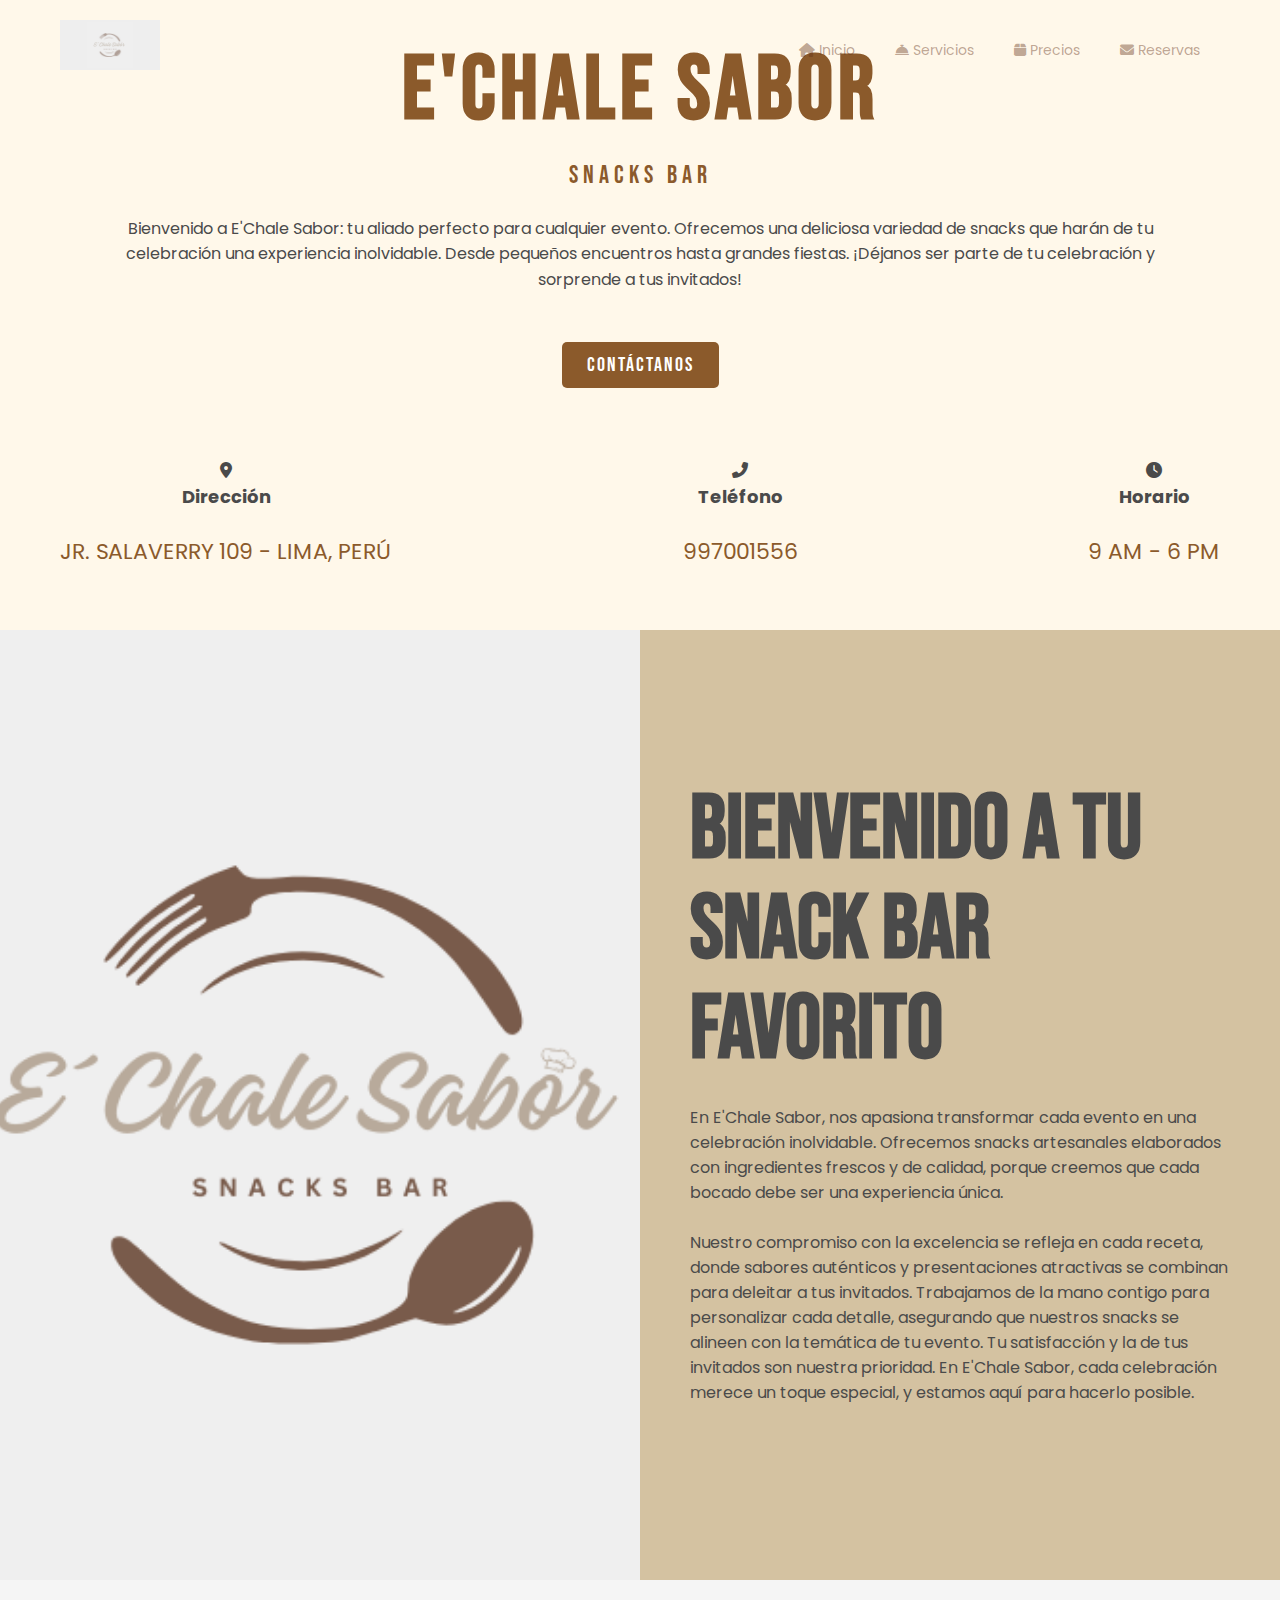
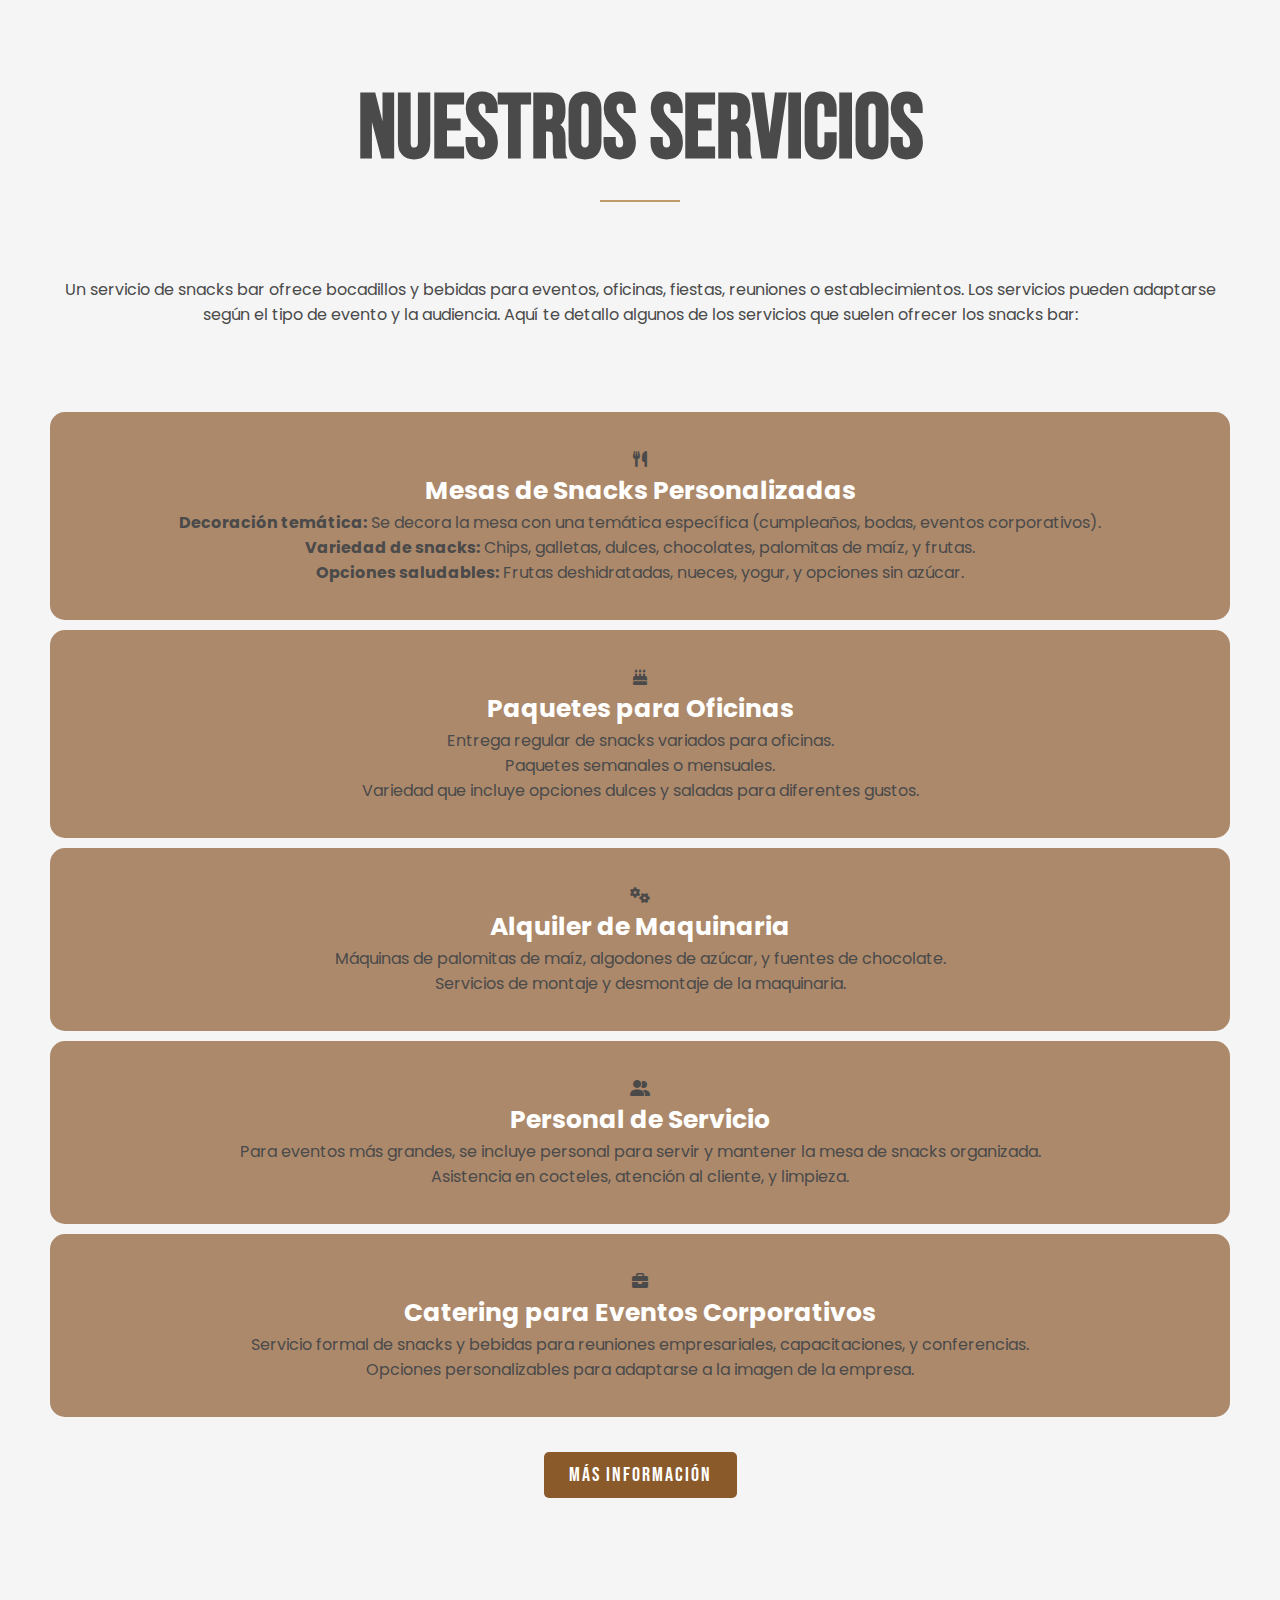
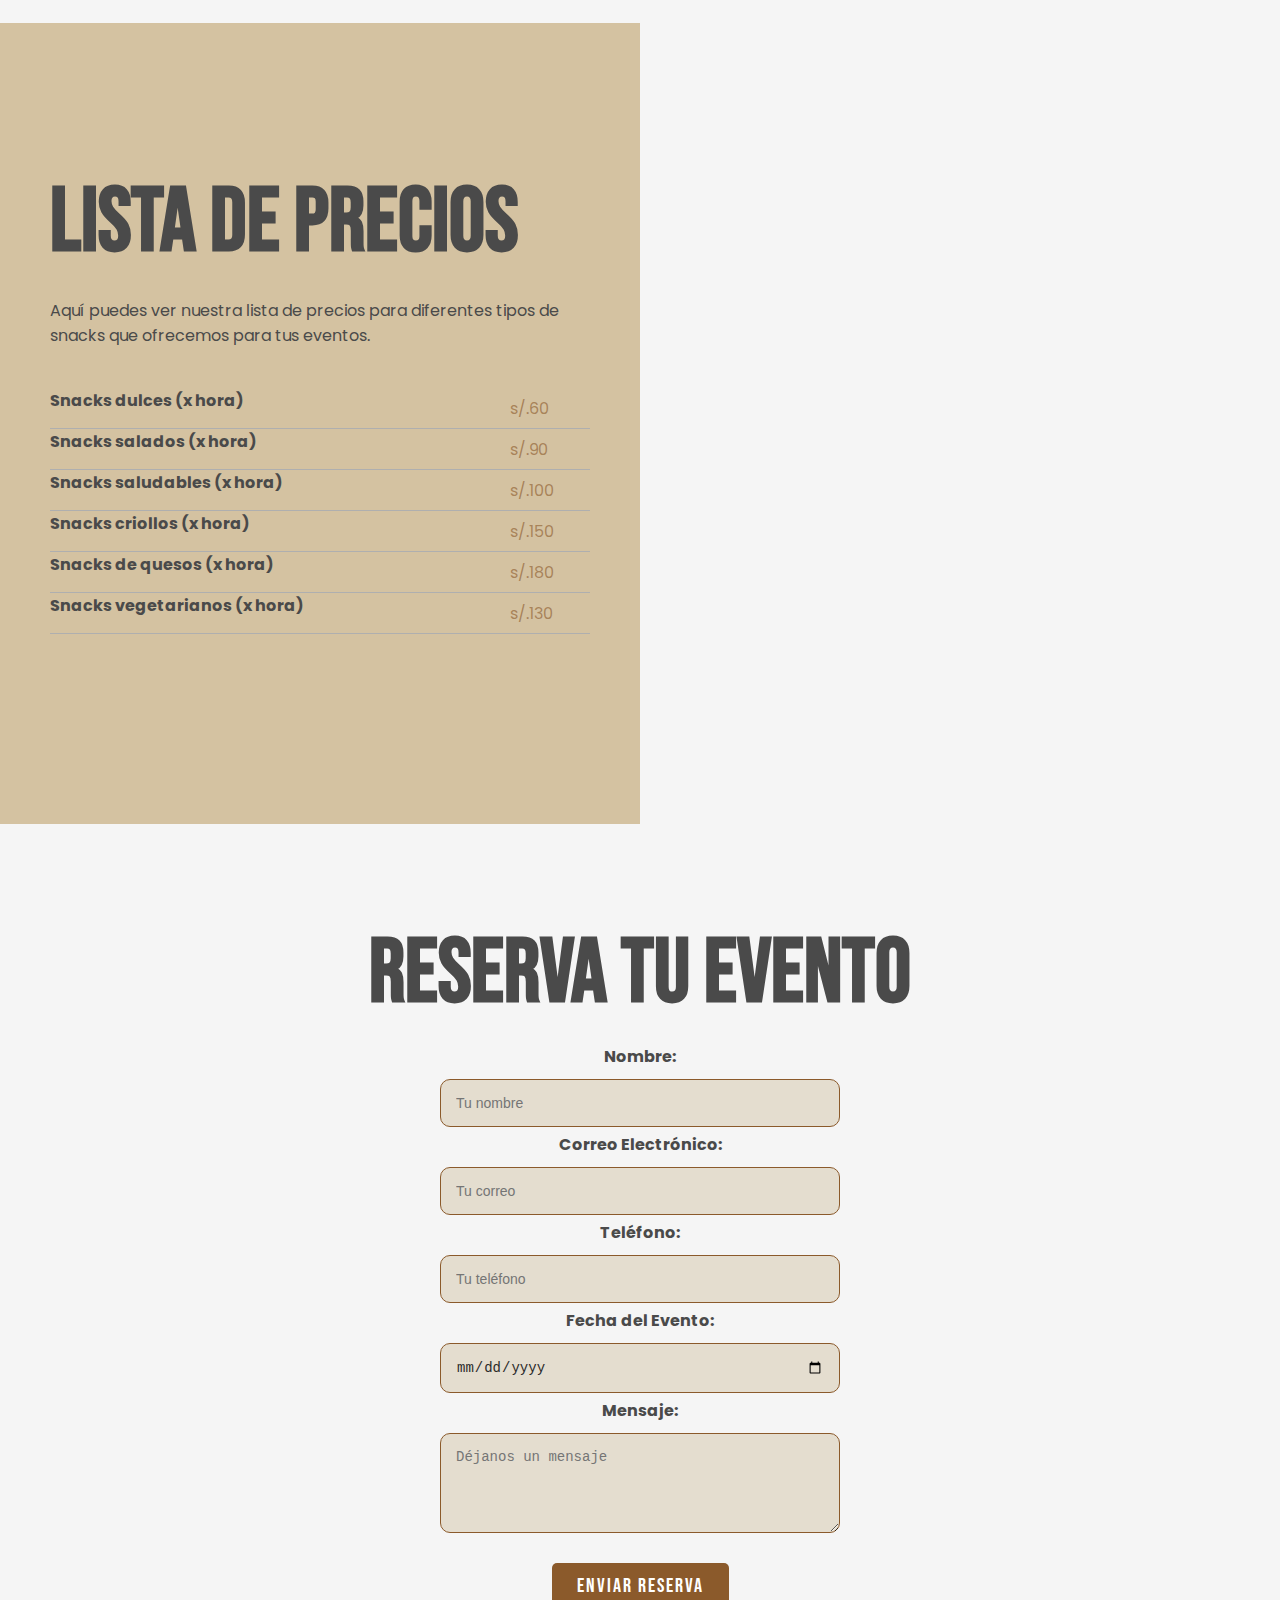
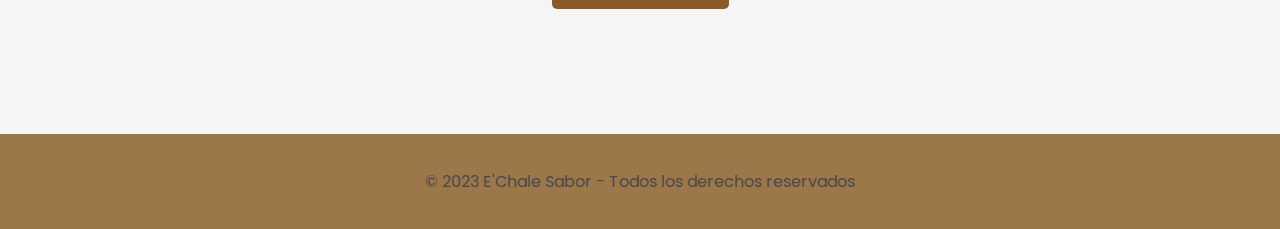
==== commit d1b63731: "Add files via upload" ====
--- a/index.html
+++ b/index.html
@@ -37,7 +37,7 @@
                 Ofrecemos una deliciosa variedad de snacks que harán de tu celebración una experiencia inolvidable. 
                 Desde pequeños encuentros hasta grandes fiestas. ¡Déjanos ser parte de tu celebración y sorprende a tus invitados!
             </p>
-            <a href="#contacto" class="btn-1">Contáctanos</a>
+            <a href="contacto.html" class="btn-1">Contáctanos</a>
         </div>
         <div class="header-dir">
             <div class="dir">
@@ -170,7 +170,6 @@
         </table>
     </div>
     <div class="prices-2">
-        <img src="img/snacks.jpg" alt="Variedad de snacks" class="img-snacks">
     </div>
 </section>
 
--- a/style.css
+++ b/style.css
@@ -158,7 +158,7 @@
     background-repeat: no-repeat;
     background-size: cover;
     width: 50%;
-    animation: slideInLeft 0.5s ease; /* Animación de entrada */
+    animation: slideInLeft 0.5s ease;
 }
 
 .welcome-2 {
@@ -293,30 +293,30 @@
 }
 
 label {
-    margin-bottom: 5px; /* Mejora la separación de los campos */
+    margin-bottom: 5px; 
     font-weight: bold;
 }
 
 input, textarea {
     margin: 5px;
     padding: 15px;
-    width: 100%; /* Se adapta al contenedor */
-    max-width: 400px; /* Tamaño máximo para mantener la legibilidad */
+    width: 100%; 
+    max-width: 400px; 
     background-color: #e2dbccf1; 
     border: 1px solid #8b5a2b; 
     outline: none;
     border-radius: 10px;
     color: #2b2a2a; 
     font-size: 14px;   
-    transition: border-color 0.3s; /* Transición suave */
+    transition: border-color 0.3s; 
 }
 
 input:focus, textarea:focus {
-    border-color: #c19a6b; /* Cambio de color al enfocar */
+    border-color: #c19a6b;
 }
 
 textarea {
-    height: 100px; /* Establecer altura para el área de texto */
+    height: 100px; 
 }
 
 .footer-bg {
@@ -328,11 +328,11 @@
 .footer-txt {
     text-align: center;
     padding: 10px;
-    background-color: #4a4a4a; 
+    background-color: hsla(32, 55%, 35%, 0.836); 
     color: #FFFFFF; 
 }
 
-/* Animaciones */
+
 @keyframes fadeIn {
     from {
         opacity: 0;
@@ -364,7 +364,7 @@
     }
 }
 
-/* Media Queries para pantallas pequeñas */
+
 @media(max-width: 991px) {
     .menu {
         padding: 20px;
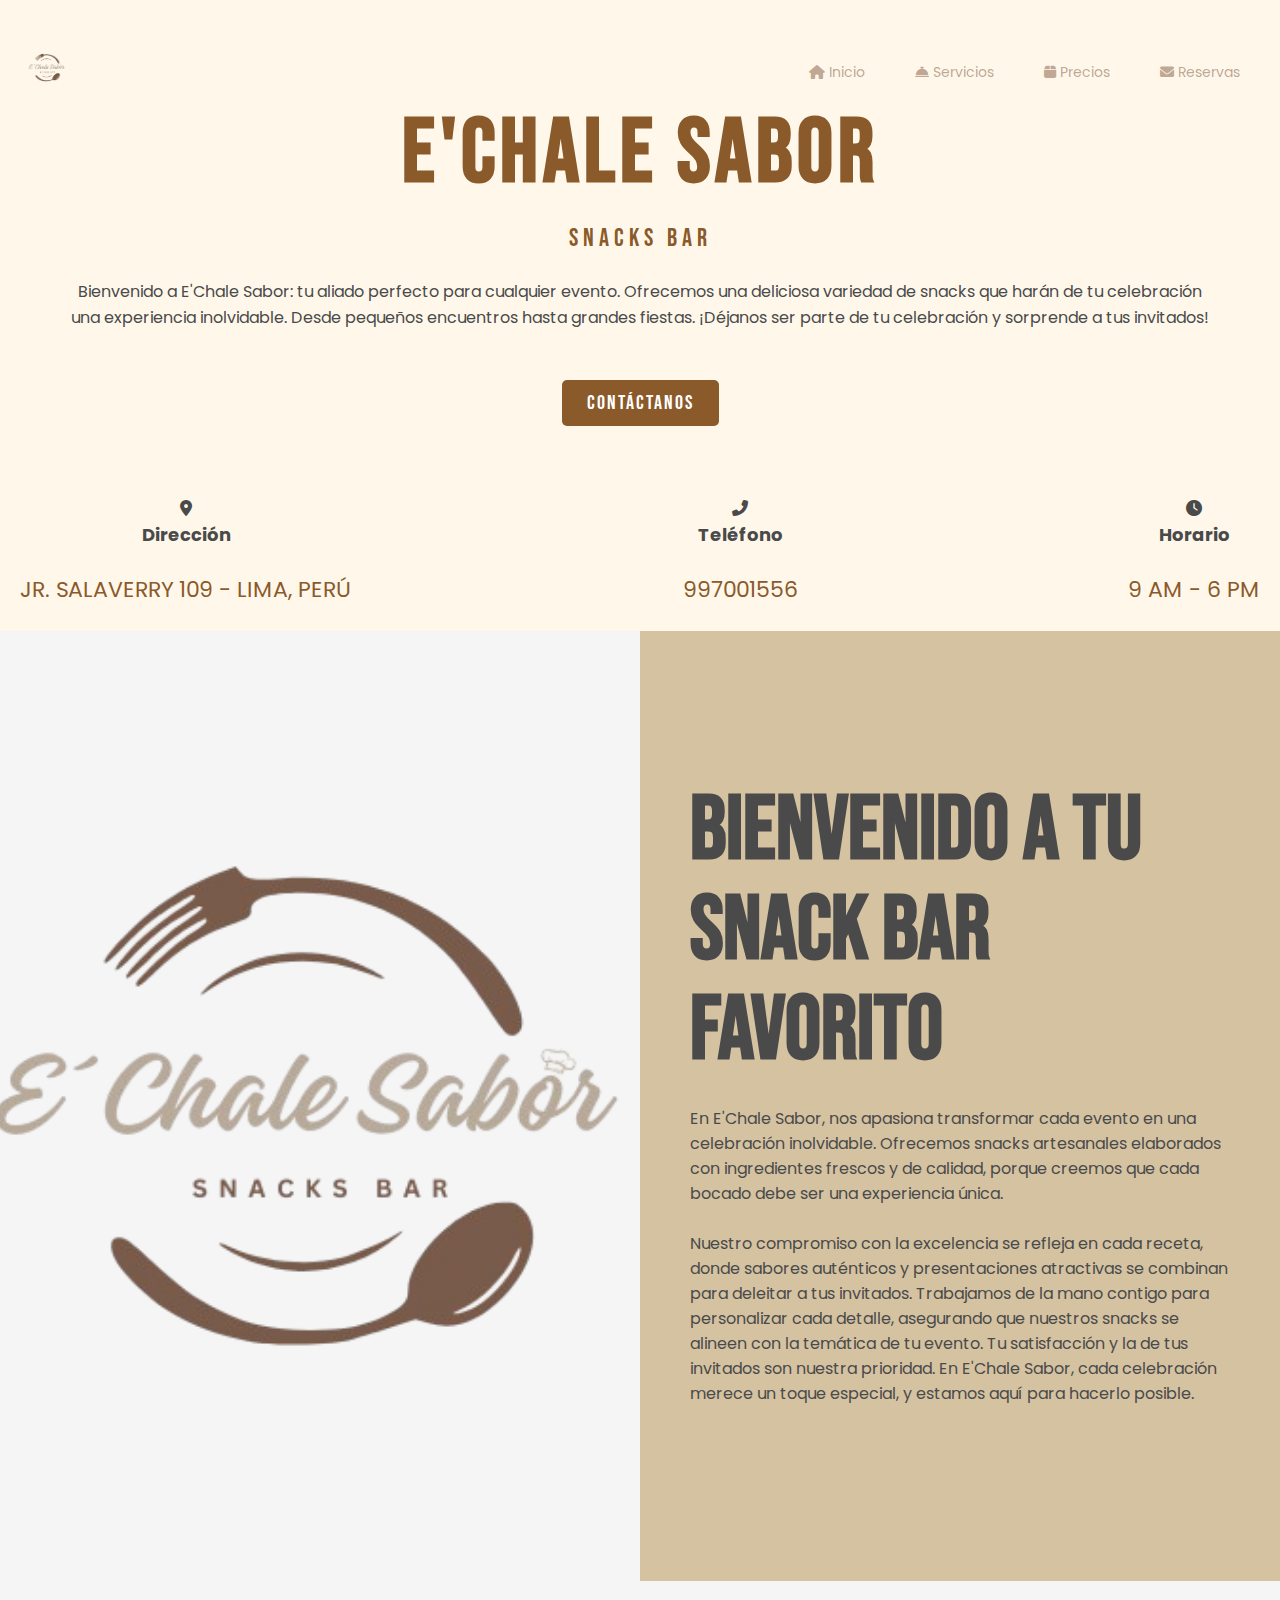
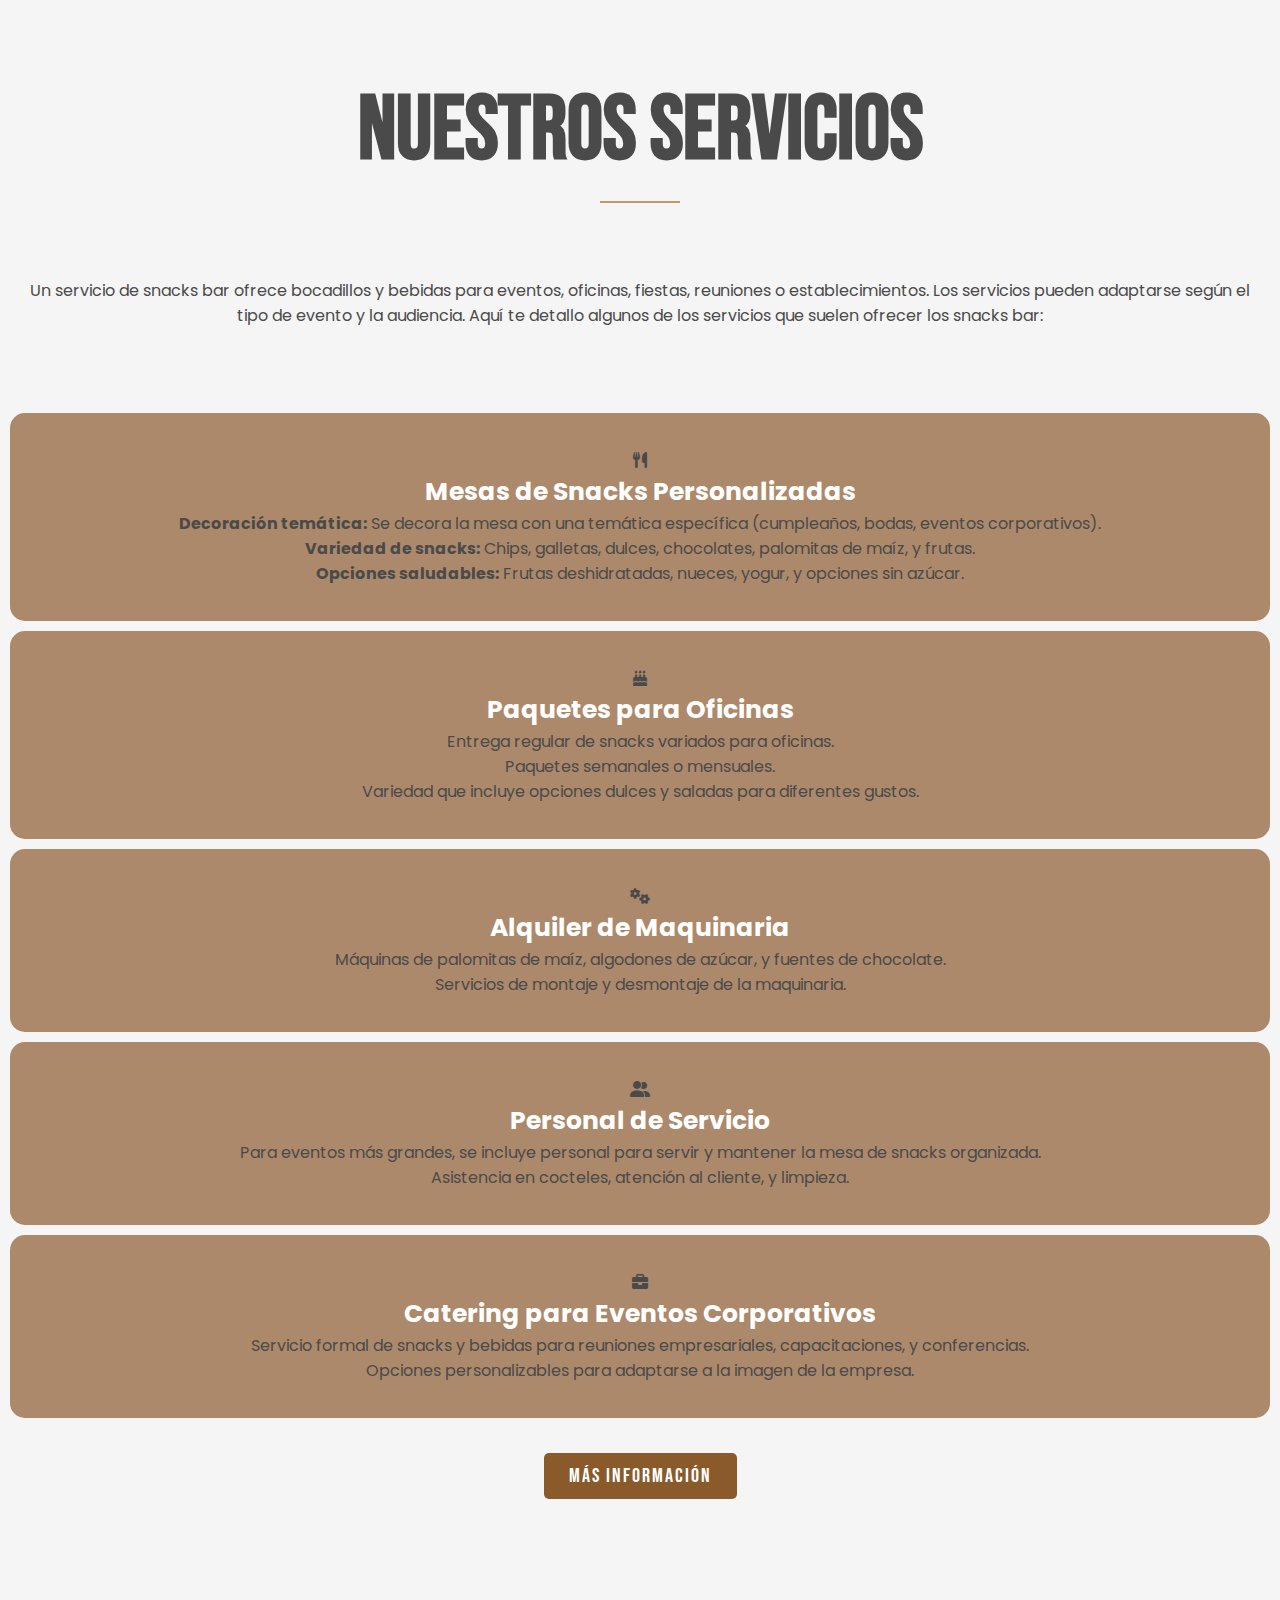
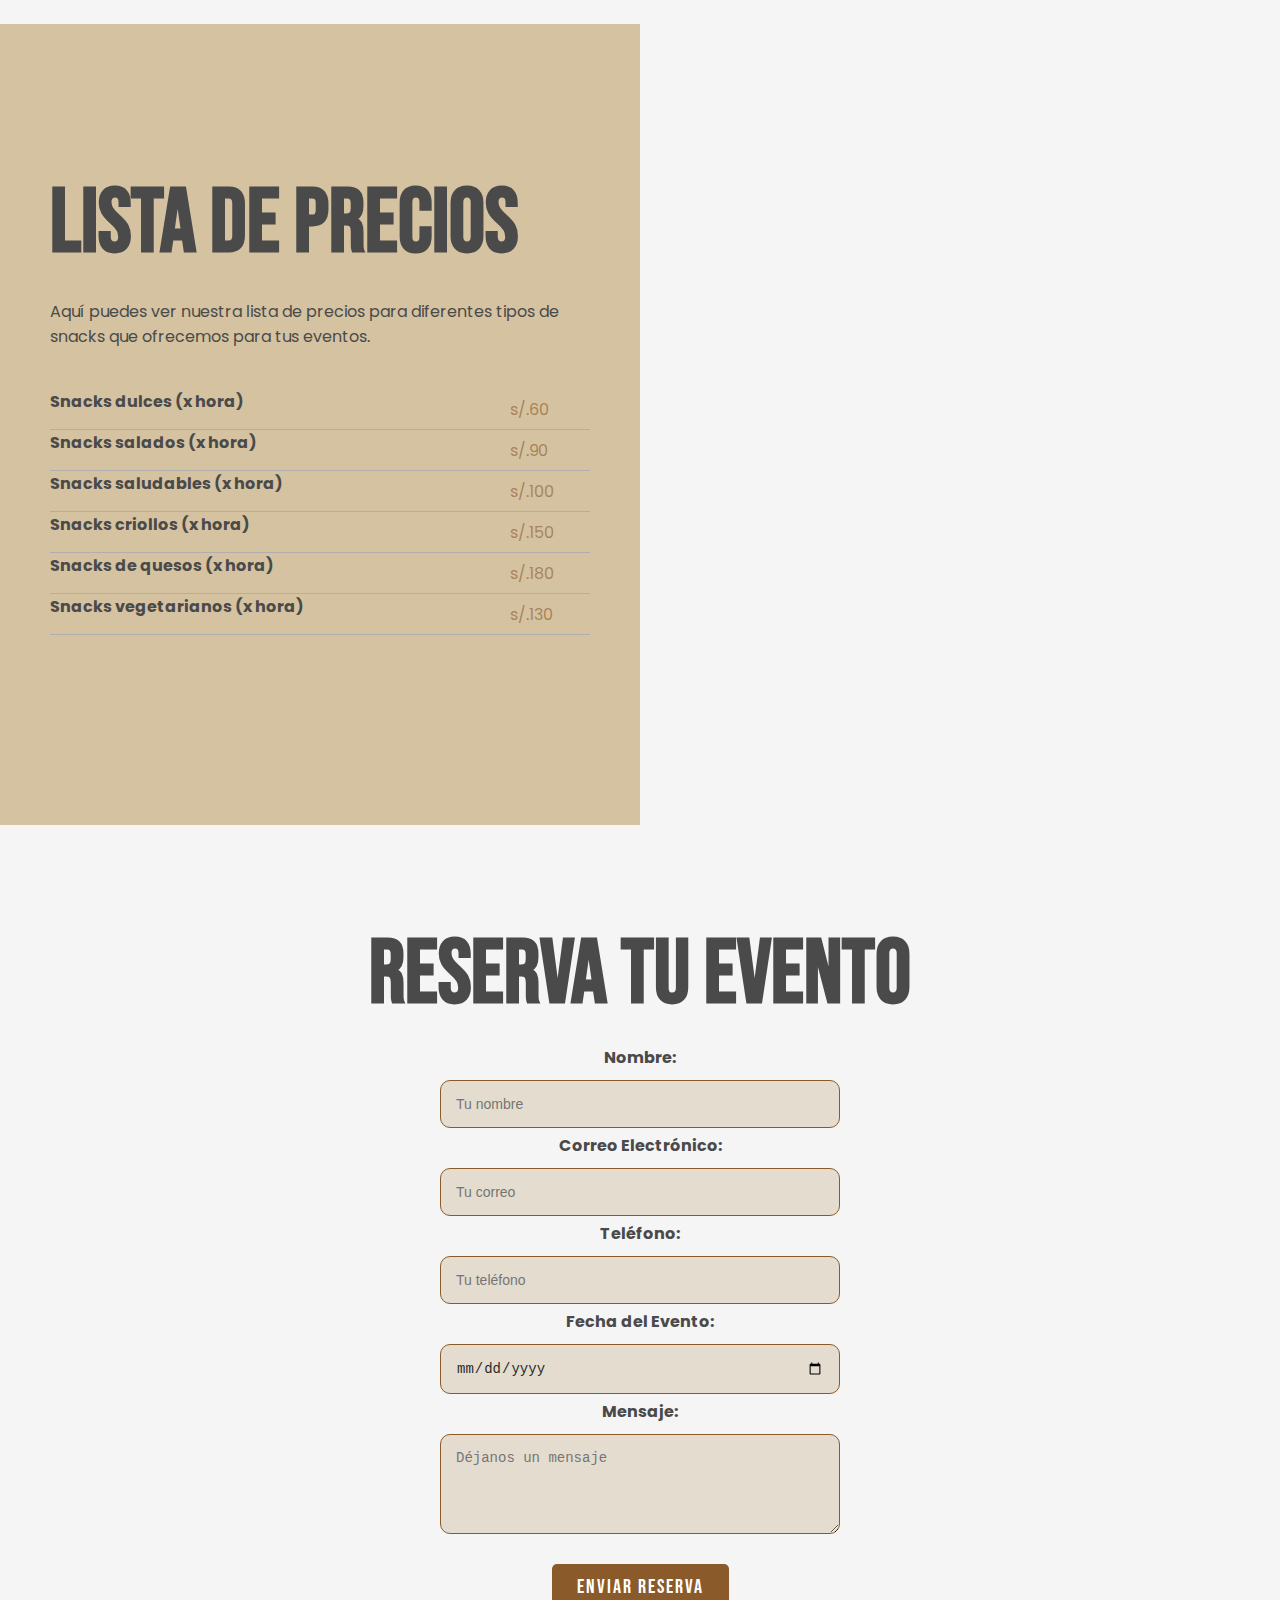
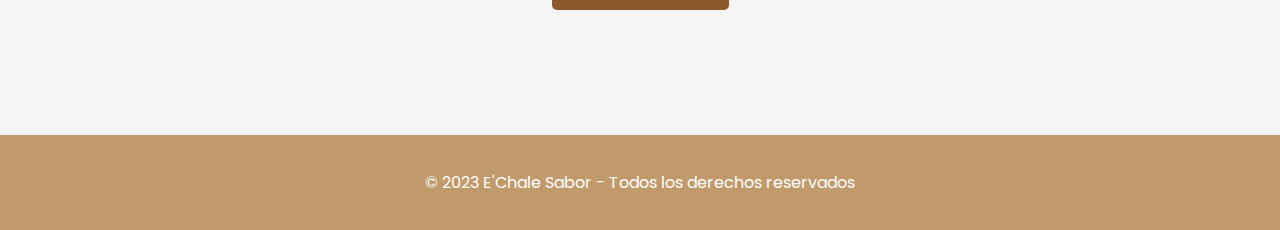
==== commit b76d3173: "Add files via upload" ====
--- a/index.html
+++ b/index.html
@@ -5,6 +5,7 @@
     <meta http-equiv="X-UA-Compatible" content="IE=edge">
     <meta name="viewport" content="width=device-width, initial-scale=1.0">
     <title>E'Chale Sabor</title>
+    <link rel="icon" href="img/LOGO_ECHALE_SABOR.png" type="image/x-icon">
     <link rel="stylesheet" href="style.css">
     <link rel="stylesheet" href="https://cdnjs.cloudflare.com/ajax/libs/font-awesome/6.0.0-beta3/css/all.min.css">
 </head>
@@ -13,11 +14,11 @@
 <header class="header">
     <div class="menu container">
         <a href="#inicio" class="logo" aria-label="Ir a Inicio">
-            <img src="img/logo.png" alt="Logo de E'Chale Sabor" style="height: 50px;"> 
+            <img src="img/LOGO_ECHALE_SABOR.png" alt="Logo de E'Chale Sabor" style="height: 55px;"> 
         </a>
         <input type="checkbox" id="menu" aria-hidden="true">
         <label for="menu" aria-label="Menú">
-            <img src="img/menu-icon.png" class="menu-icono" alt="Menú">
+            <img src="img/rounded_13741165.png" class="menu-icono" alt="Menú">
         </label>
         <nav class="navbar" aria-label="Navegación principal">
             <ul>
@@ -169,8 +170,7 @@
             </tbody>
         </table>
     </div>
-    <div class="prices-2">
-    </div>
+    <div class="prices-2"></div>
 </section>
 
 <section id="reserva" class="contacto">
--- a/style.css
+++ b/style.css
@@ -16,9 +16,9 @@
 }
 
 .container {
-    max-width: 1200px;
+    max-width: 100%; 
     margin: 0 auto;
-    padding: 0 20px; /* Evita que el contenido toque los bordes en pantallas pequeñas */
+    padding: 0 20px; 
 }
 
 .header {
@@ -29,64 +29,86 @@
     justify-content: center;
     text-align: center;
     position: relative;
-    animation: fadeIn 1s ease; /* Animación al cargar */
+    animation: fadeIn 1s ease; 
+}
+
+.header-container {
+    display: flex;
+    justify-content: space-between;
+    align-items: center;
+    padding: 0 20px;
+    flex-direction: row; 
+}
+
+.header-left {
+    flex: 1;
+}
+
+.header-right {
+    display: flex;
+    align-items: center ;
+}
+
+.logo img {
+
 }
 
 .menu {
     position: absolute;
     top: 20px;
-    left: 20px;
-    right: 20px;
+    left: 0px;
+    right: auto;
     display: flex;
     align-items: center;
-    justify-content: space-between;
-    z-index: 1000;
-}
-
-.logo {
-    font-size: 24px;
-    color: #8b5a2b; 
-    font-weight: 800;
-    text-transform: uppercase;
-    transition: color 0.3s;
-}
-
-.logo:hover {
-    color: #c19a6b; /* Efecto hover para el logo */
+    justify-content: flex-end;
+    width: 100%;
+    padding: 20px;
+}
+
+.menu-icono {
+    width: 25px;
+}
+
+.menu label {
+    cursor: pointer;
+    display: none;
+}
+
+.navbar {
+    margin-left: auto;
+}
+
+.navbar ul {
+    display: flex;
+    list-style-type: none;
+    margin: 0;
+    padding: 0;
 }
 
 .navbar ul li {
-    float: left;
+    margin-left: 10px;
 }
 
 .navbar ul li a {
     font-size: 14px;
     padding: 20px;
     color: #6635196e;
-    transition: color 0.3s, transform 0.3s; /* Transición suave */
+    transition: color 0.3s, transform 0.3s;
 }
 
 .navbar ul li a:hover {
-    color: #c19a6b; 
-    transform: translateY(-2px); /* Movimiento en hover */
+    color: #c19a6b;
+    transform: translateY(-2px);
 }
 
 #menu {
     display: none;
 }
 
-.menu-icono {
-    width: 25px;
-}
-
-.menu label {
-    cursor: pointer;
-    display: none;
-}
-
 .header-txt {
     margin-bottom: 45px;
-    animation: slideInUp 0.5s ease; /* Animación de entrada */
+    margin-top: 100px;
+    animation: slideInUp 0.5s ease;
 }
 
 .header-txt h1, 
@@ -105,9 +127,9 @@
 
 .header-txt p {
     color: #4a4a4a; 
-    padding: 0 50px; /* Ajustado para pantallas pequeñas */
+    padding: 0 50px;
     margin: 25px 0;
-    line-height: 1.6; /* Mejor legibilidad */
+    line-height: 1.6;
 }
 
 .btn-1 {
@@ -121,13 +143,13 @@
     font-family: 'Bebas Neue', cursive;
     margin: 25px 0;
     border: 0;
-    border-radius: 5px; /* Añadido para un mejor diseño */
-    transition: background-color 0.3s, transform 0.3s; /* Transición suave */
+    border-radius: 5px;
+    transition: background-color 0.3s, transform 0.3s;
 }
 
 .btn-1:hover {
     background-color: #c19a6b;
-    transform: scale(1.05); /* Efecto de escala en hover */
+    transform: scale(1.05);
 }
 
 .header-dir {
@@ -149,21 +171,32 @@
 
 .welcome {
     display: flex;
-    flex-direction: row; /* Ajustado para una mejor disposición */
+    flex-direction: row;
 }
 
 .welcome-1 {
-    background-image: url(img/LOGO\ ECHALE\ SABOR.png);
+    background-image: url(img/LOGO_ECHALE_SABOR.png); 
     background-position: center;
     background-repeat: no-repeat;
     background-size: cover;
     width: 50%;
     animation: slideInLeft 0.5s ease;
+    position: relative; 
+}
+
+.text-overlay {
+    position: absolute; 
+    top: 0; 
+    left: 0; 
+    width: 100%; 
+    color: white; 
+    padding: 20px; 
+    text-align: center;
 }
 
 .welcome-2 {
     width: 50%;
-    padding: 150px 50px; /* Ajustado para pantallas pequeñas */
+    padding: 150px 50px;
     background-color: #d4c2a1; 
 }
 
@@ -199,13 +232,13 @@
 }
 
 .services-txt p {
-    padding: 50px 20px; /* Ajustado para pantallas pequeñas */
+    padding: 50px 20px;
 }
 
 .service-group {
     display: flex;
     justify-content: space-between;
-    flex-wrap: wrap; /* Permite que se ajusten en pantallas pequeñas */
+    flex-wrap: wrap;
     margin: 45px 0;
 }
 
@@ -214,16 +247,17 @@
     padding: 35px 25px;
     margin: 10px;
     border-radius: 15px;
-    flex: 1 1 300px; /* Añadido para que se ajusten en pantallas pequeñas */
-    transition: transform 0.3s; /* Transición suave */
+    flex: 1 1 300px;
+    transition: transform 0.3s;
 }
 
 .services-1:hover {
-    transform: translateY(-5px); /* Efecto de elevación en hover */
+    transform: translateY(-5px);
 }
 
 .services-1 img {
-    width: 25px;
+    max-width: 100%; 
+    height: auto; 
     margin-bottom: 15px;
 }
 
@@ -234,12 +268,12 @@
 
 .prices {
     display: flex;
-    flex-wrap: wrap; /* Permite que se ajusten en pantallas pequeñas */
+    flex-wrap: wrap;
 }
 
 .prices-1 {
     width: 50%;
-    padding: 150px 50px; /* Ajustado para pantallas pequeñas */
+    padding: 150px 50px;
     background-color: #d4c2a1; 
 }
 
@@ -252,11 +286,11 @@
 
 tr {
     border-bottom: 1px solid #afafaf;
-    transition: background-color 0.3s; /* Transición suave */
+    transition: background-color 0.3s;
 }
 
 tr:hover {
-    background-color: rgba(139, 89, 43, 0.1); /* Efecto hover en las filas */
+    background-color: rgba(139, 89, 43, 0.1);
 }
 
 th {
@@ -269,11 +303,43 @@
 }
 
 .prices-2 {
-    background-image: url(img/lista.png);
+    background-image: url(img/lista.png); 
     background-position: center;
     background-repeat: no-repeat;
     background-size: cover;
     width: 50%;
+    animation: slideInLeft 0.5s ease;
+    position: relative; 
+}
+
+.prices-2 .text-overlay {
+    position: absolute; 
+    top: 0; 
+    left: 0; 
+    width: 100%; 
+    height: 100%; 
+    color: white; 
+    padding: 20px;
+    display: flex;
+    flex-direction: column;
+    justify-content: center;
+    text-align: center; 
+    background-color: rgba(0, 0, 0, 0.4);
+}
+
+.prices-2 h2 {
+    font-size: 60px;
+    line-height: 70px;
+    color: #fff;
+    font-family: 'Bebas Neue', cursive;
+    margin-bottom: 20px;
+}
+
+.prices-2 p {
+    font-size: 18px;
+    color: #fff;
+    padding: 10px;
+    line-height: 1.6;
 }
 
 .contacto {
@@ -283,7 +349,7 @@
 
 .contacto-container {
     max-width: 600px;
-    margin: 0 auto; /* Centrado del formulario */
+    margin: 0 auto;
 }
 
 form {
@@ -308,7 +374,7 @@
     border-radius: 10px;
     color: #2b2a2a; 
     font-size: 14px;   
-    transition: border-color 0.3s; 
+    transition: border-color 0.3s;
 }
 
 input:focus, textarea:focus {
@@ -324,13 +390,16 @@
     text-align: center;
     padding: 100px 0;
 }
-
+footer, footer * {
+    color: #ffffff; 
+}
 .footer-txt {
     text-align: center;
     padding: 10px;
-    background-color: hsla(32, 55%, 35%, 0.836); 
-    color: #FFFFFF; 
-}
+    background-color: #c19a6b; 
+    color: #ffffff; 
+}
+
 
 
 @keyframes fadeIn {
@@ -364,64 +433,73 @@
     }
 }
 
-
-@media(max-width: 991px) {
-    .menu {
-        padding: 20px;
-    }
-
-    .menu label {
-        display: initial;
-    }
-
-    .menu .navbar {
-        position: absolute;
-        top: 100%;
-        left: 0;
-        right: 0;
-        background-color: #d4c2a1; 
-        display: none;
-    }
-
-    .navbar ul li {
+@media (max-width: 768px) {
+    .header-container {
+        flex-direction: column; 
+        text-align: center;
+    }
+
+    .header-left, .header-right {
+        flex: none;
+    }
+
+    .header-txt h1, .header-txt span {
+        font-size: 50px;
+    }
+
+    .header-dir {
+        flex-direction: column; 
+        text-align: center;
+    }
+
+    .welcome {
+        flex-direction: column; 
+        align-items: center;
+    }
+
+    .welcome-1 {
+        width: 100%; 
+        height: 300px;
+        background-size: cover;
+    }
+
+    .welcome-2 {
         width: 100%;
-    }
-
-    #menu:checked ~ .navbar {
-        display: initial;
-    }
-
-    .header {
-        min-height: 50vh;
-    }
-
-    .header-txt h1, 
-    .header-txt span {
-        font-size: 60px; 
-    }
-
-    .header-txt span {
-        font-size: 20px;
-    }
-
-    .welcome-2 {
+        padding: 50px 20px;
+    }
+
+    .services {
         padding: 50px 20px; 
     }
 
-    h2 {
-        font-size: 40px;
-        line-height: 50px;
-    }
-
     .service-group {
-        flex-direction: column;
-    }
-
-    .services-1 {
-        margin: 10px 0;
-    }
-
-    .personal-group {
-        flex-direction: column;
-    }
-}
+        flex-direction: column; 
+        align-items: center;
+    }
+
+    .prices {
+        flex-direction: column; 
+    }
+
+    .prices-1, .prices-2 {
+        width: 100%; 
+        padding: 20px; 
+    }
+
+    .prices-2 {
+        height: 300px;
+        background-size: cover;
+        background-position: top; 
+        display: flex;
+        align-items: flex-start;
+    }
+
+    .contacto-container {
+        width: 100%; 
+        max-width: 100%;
+    }
+
+    .footer-txt {
+        padding: 10px;
+    }
+}
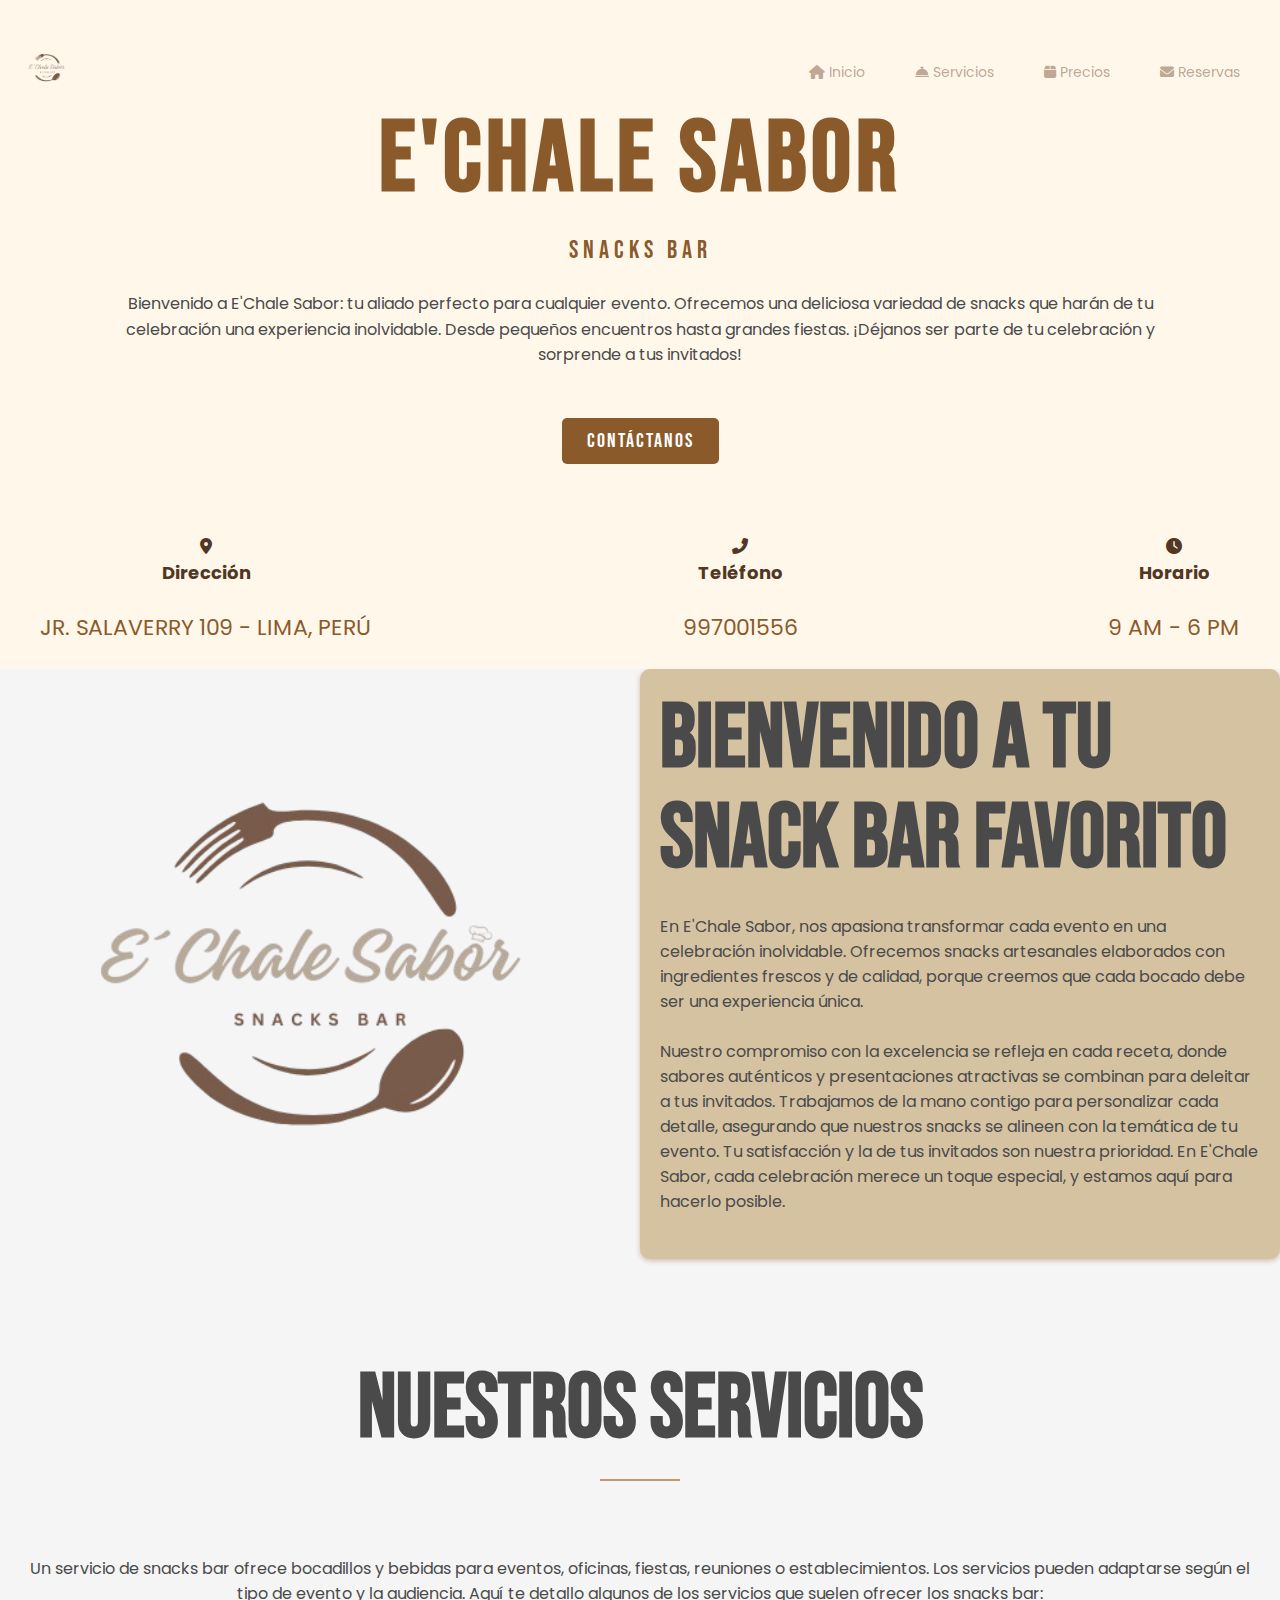
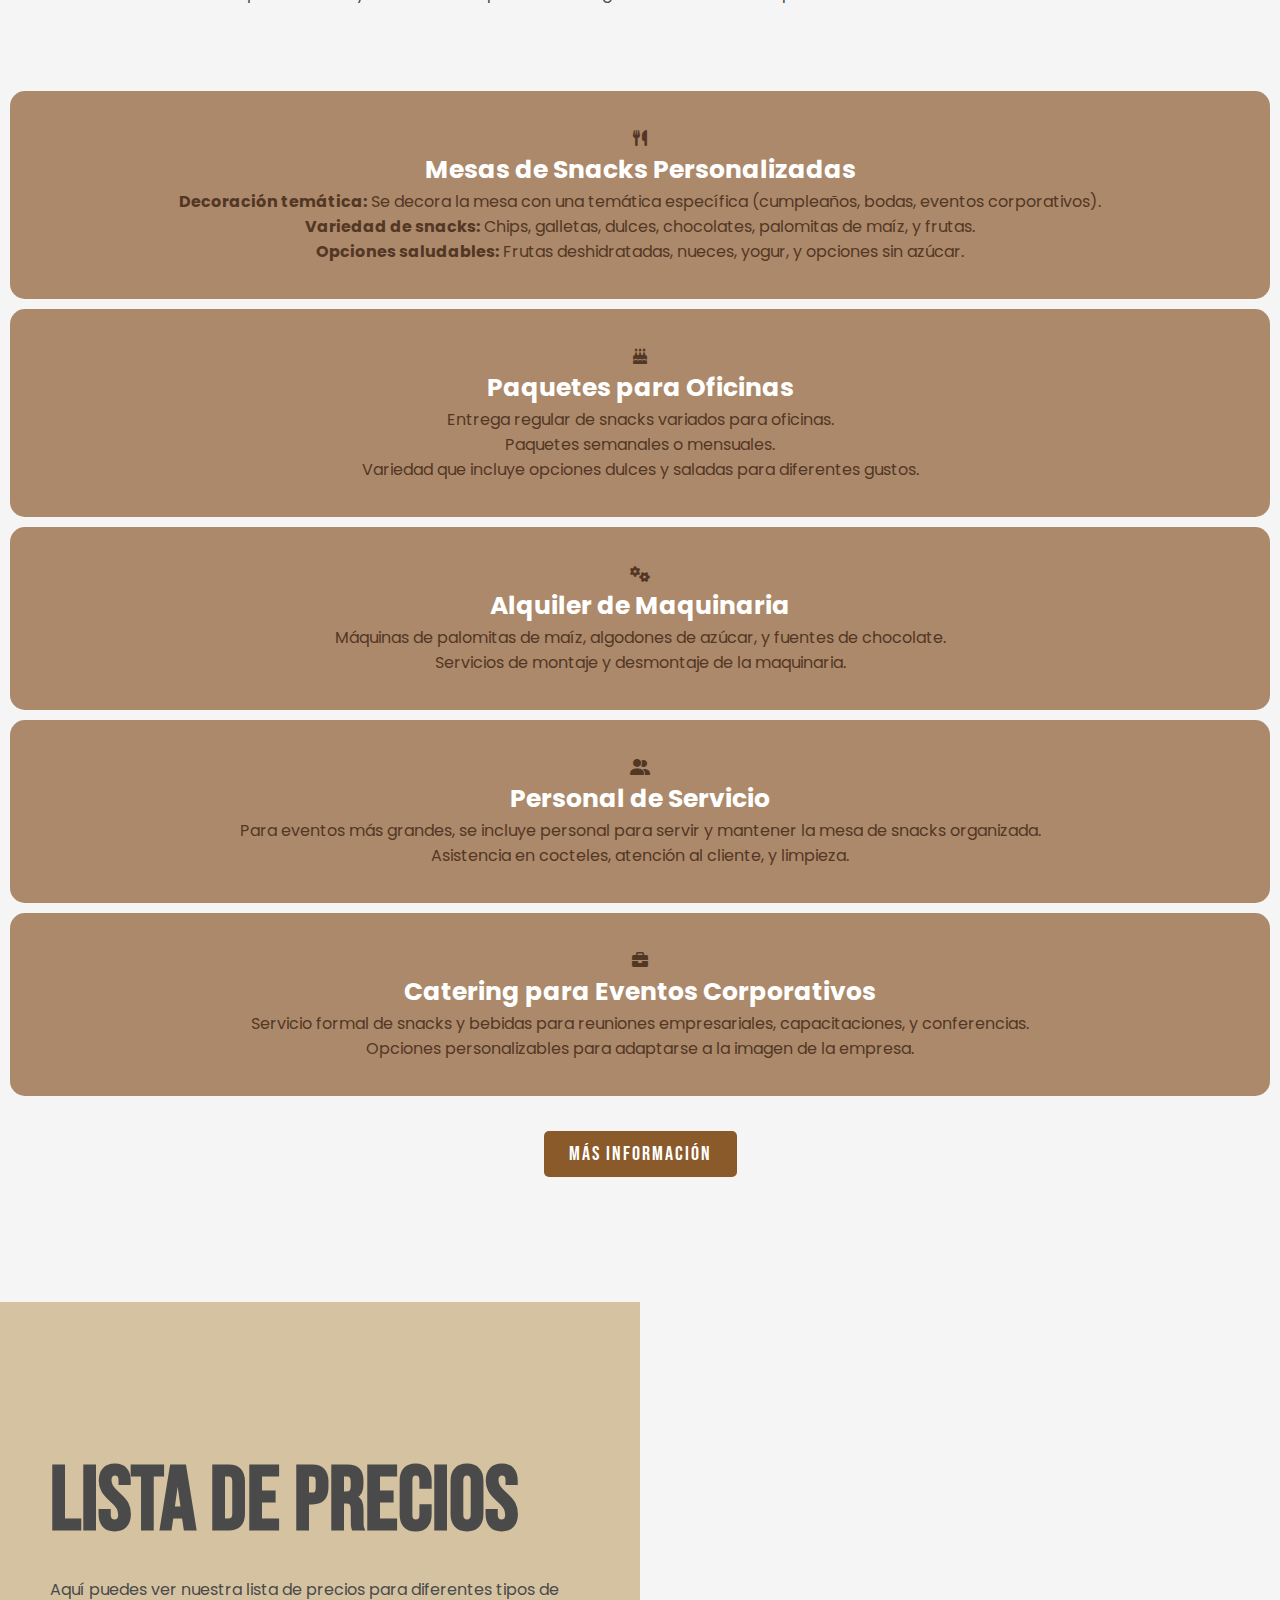
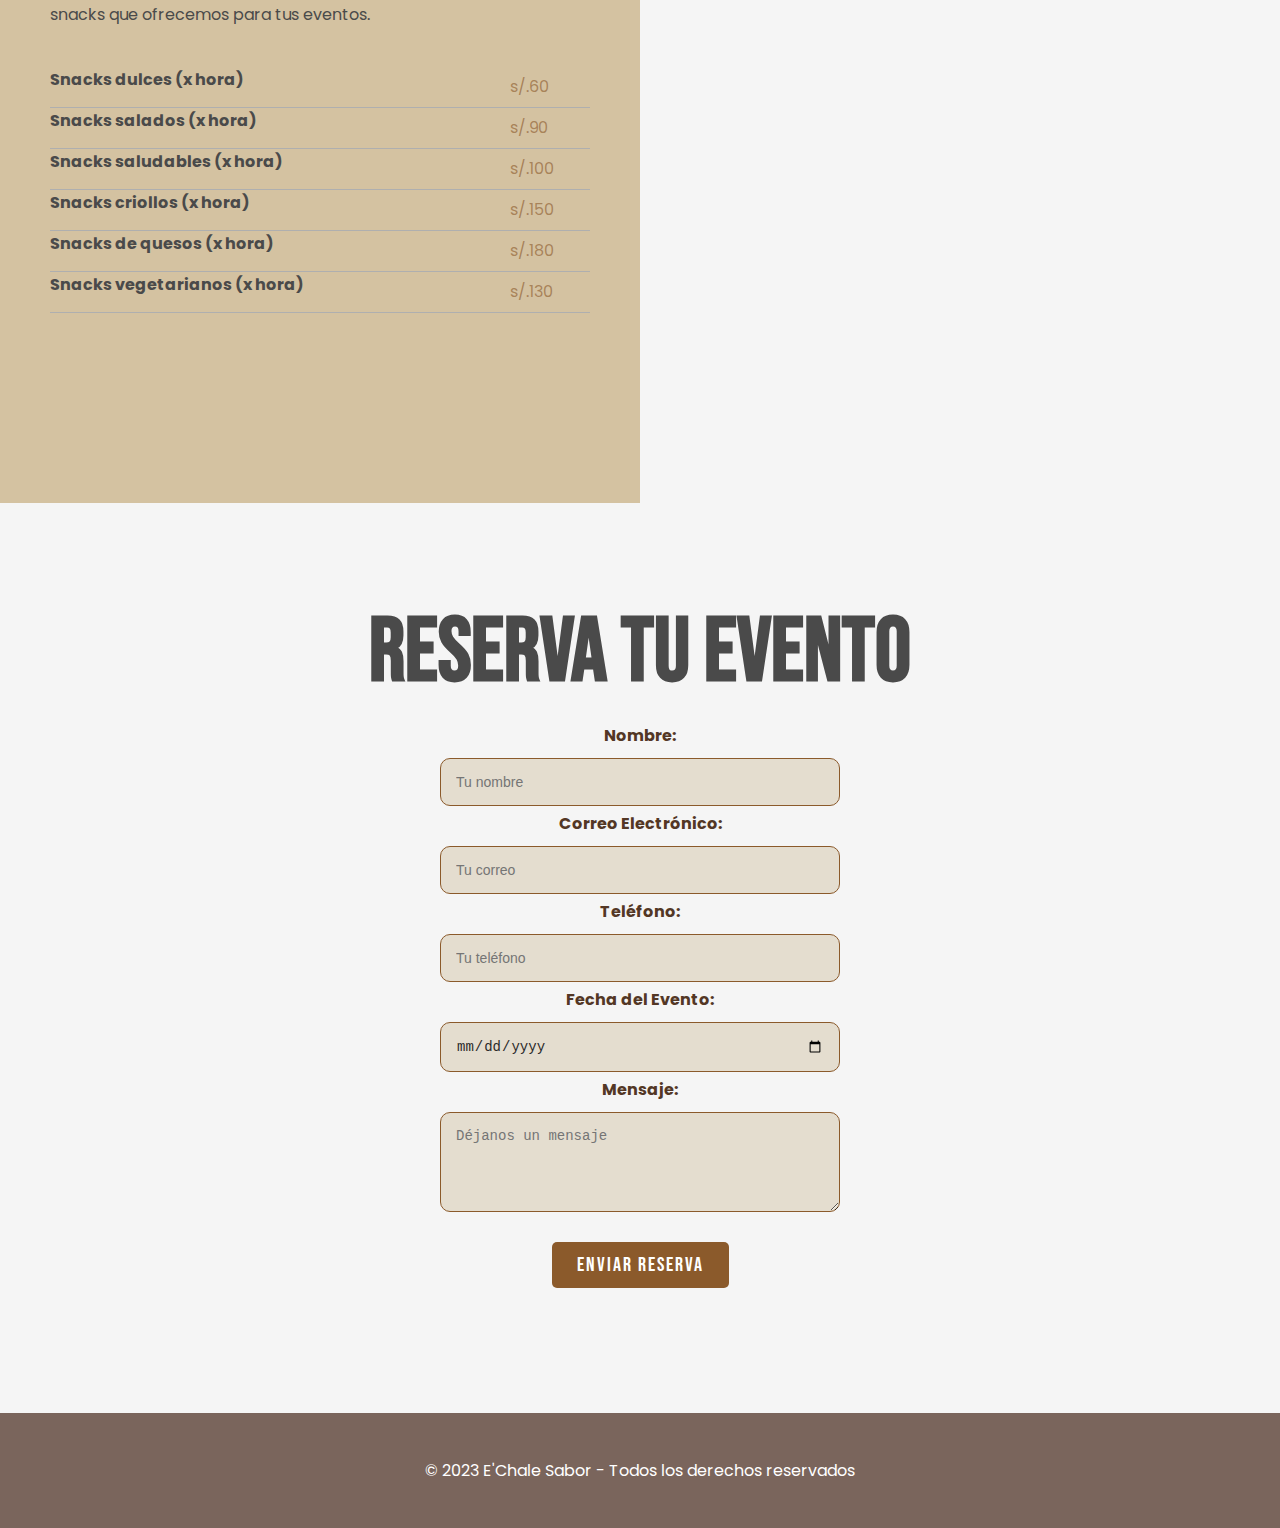
==== commit 22819a74: "Add files via upload" ====
--- a/index.html
+++ b/index.html
@@ -4,6 +4,7 @@
     <meta charset="UTF-8">
     <meta http-equiv="X-UA-Compatible" content="IE=edge">
     <meta name="viewport" content="width=device-width, initial-scale=1.0">
+    <meta name="description" content="E'Chale Sabor - Tu snack bar favorito para eventos y celebraciones.">
     <title>E'Chale Sabor</title>
     <link rel="icon" href="img/LOGO_ECHALE_SABOR.png" type="image/x-icon">
     <link rel="stylesheet" href="style.css">
@@ -196,6 +197,7 @@
         </form>
     </div>
 </section>
+
 <footer>
     <div class="footer-txt">
         <p>
--- a/style.css
+++ b/style.css
@@ -12,7 +12,7 @@
 body {
     font-family: "Poppins", sans-serif;
     background-color: #f5f5f5; 
-    color: #4a4a4a; 
+    color: #533725; 
 }
 
 .container {
@@ -30,6 +30,7 @@
     text-align: center;
     position: relative;
     animation: fadeIn 1s ease; 
+    padding: 0 20px; 
 }
 
 .header-container {
@@ -113,7 +114,7 @@
 
 .header-txt h1, 
 .header-txt span {
-    font-size: 90px;
+    font-size: 100px;
     letter-spacing: 5px;
     text-transform: uppercase;
     font-family: 'Bebas Neue', cursive;
@@ -196,8 +197,16 @@
 
 .welcome-2 {
     width: 50%;
-    padding: 150px 50px;
+    padding: 150px 50px; 
     background-color: #d4c2a1; 
+}
+
+.welcome-2 {
+    margin: 0;
+    padding: 20px;
+    background-color: #d4c2a1;
+    border-radius: 10px;
+    box-shadow: 0 2px 5px #8542164f;
 }
 
 h2 {
@@ -216,7 +225,7 @@
 }
 
 .services {
-    padding: 100px 0;
+    padding: 100px 0; 
     text-align: center;
 }
 
@@ -232,7 +241,7 @@
 }
 
 .services-txt p {
-    padding: 50px 20px;
+    padding: 50px 20px; 
 }
 
 .service-group {
@@ -343,7 +352,7 @@
 }
 
 .contacto {
-    padding: 100px 0;
+    padding: 100px 0; 
     text-align: center;
 }
 
@@ -385,22 +394,16 @@
     height: 100px; 
 }
 
-.footer-bg {
-    background-color: #c0ac93e3; 
+footer {
     text-align: center;
-    padding: 100px 0;
-}
+    padding: 20px;
+    background-color: #53372bc2;
+    color: #fff;
+}
+
 footer, footer * {
     color: #ffffff; 
 }
-.footer-txt {
-    text-align: center;
-    padding: 10px;
-    background-color: #c19a6b; 
-    color: #ffffff; 
-}
-
-
 
 @keyframes fadeIn {
     from {
@@ -494,12 +497,7 @@
         align-items: flex-start;
     }
 
-    .contacto-container {
-        width: 100%; 
-        max-width: 100%;
-    }
-
-    .footer-txt {
-        padding: 10px;
-    }
-}
+    .contacto {
+        padding: 50px 20px; 
+    }
+}